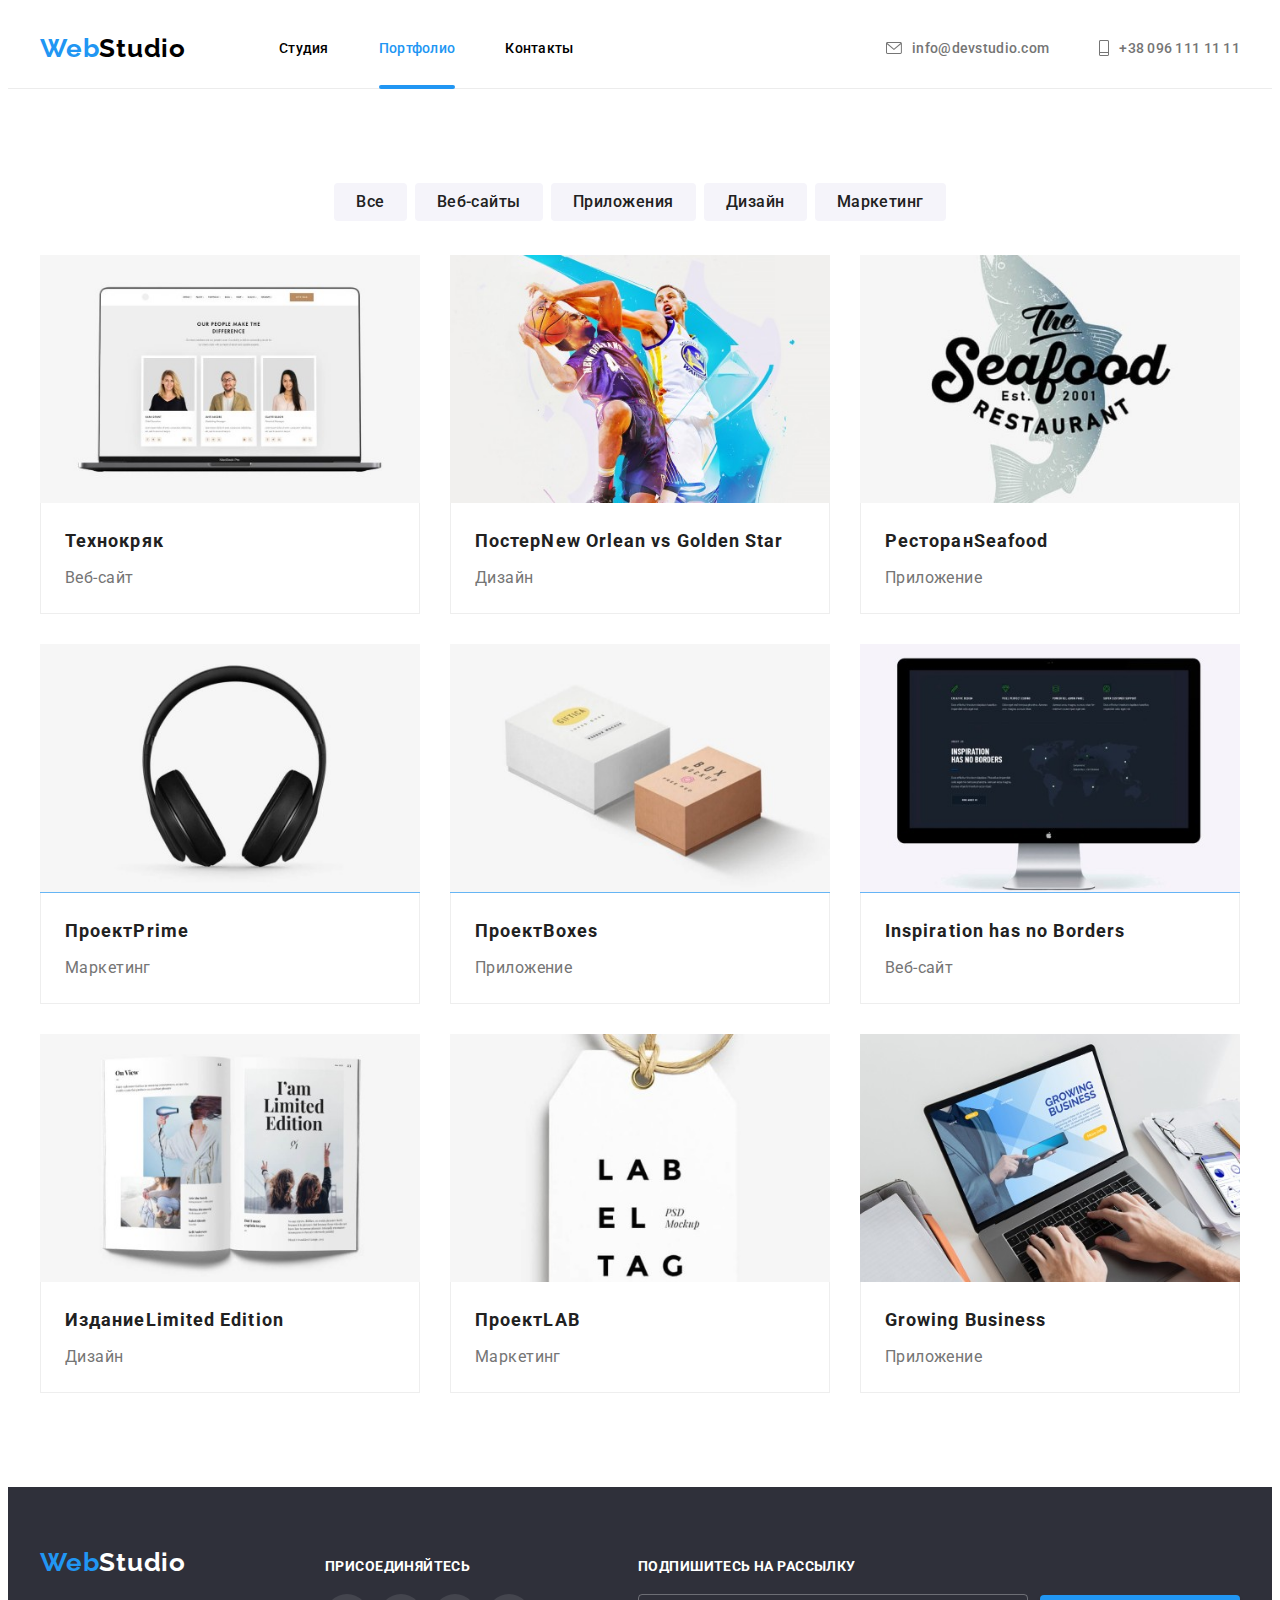
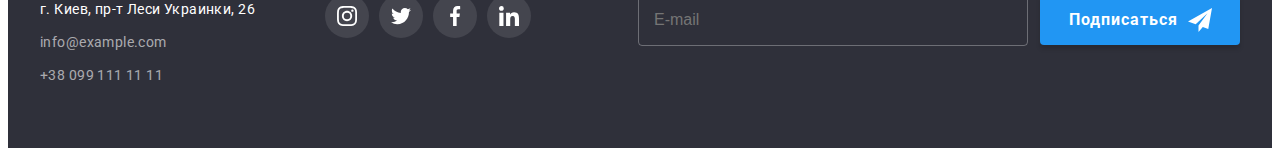
==== portfolio.html @ 0c9a417d "update" ====
<!DOCTYPE html>
<html lang="ru">

<head>
  <meta charset="UTF-8" />
  <meta http-equiv="X-UA-Compatible" content="IE=edge" />
  <meta name="viewport" content="width=device-width, initial-scale=1.0" />
  <title>Document</title>
  <link rel="preconnect" href="https://fonts.googleapis.com" />
  <link rel="preconnect" href="https://fonts.gstatic.com" crossorigin />
  <link href="https://fonts.googleapis.com/css2?family=Raleway:wght@700&family=Roboto:wght@400;500;700;900&display=swap"
    rel="stylesheet" />
  <link rel="stylesheet" href="https://cdnjs.cloudflare.com/ajax/libs/modern-normalize/1.1.0/modern-normalize.min.css"
    integrity="sha512-wpPYUAdjBVSE4KJnH1VR1HeZfpl1ub8YT/NKx4PuQ5NmX2tKuGu6U/JRp5y+Y8XG2tV+wKQpNHVUX03MfMFn9Q=="
    crossorigin="anonymous" referrerpolicy="no-referrer" />
  <link rel="stylesheet" href="./css/mail.min.css" />
  <link rel="stylesheet" href="./css/styles.css" />
</head>

<body>
  <header class="header">
    <div class="container header__container">
      <a class="logo header__logo" href="./" lang="en">Web<span class="header__logo--part">Studio</span></a>
      <button class="menu-btn" type="button" data-menu-open>
        <svg class="menu-btn__icon" width="40" height="40" aria-label="menu-btn">
          <use href="./images/symbol-defs.svg#icon-menu_40px"></use>
        </svg>
      </button>
      <nav class="nav">
        <ul class="list nav__list">
          <li class="nav__item"><a class="link nav__link" href="index.html">Студия</a></li>
          <li class="nav__item">
            <a class="link nav__link nav__link--current" href="portfolio.html">Портфолио</a>
          </li>
          <li class="nav__item"><a class="link nav__link" href="">Контакты</a></li>
        </ul>
      </nav>
      <ul class="list header__contact">
        <li class="header__item-contact">
          <a class="link header__link-contact" href="mailto:info@devstudio.com">
            <svg class="header__icon" width="16" height="12">
              <use href="./images/symbol-defs.svg#icon-envelope"></use>
            </svg>info@devstudio.com
          </a>
        </li>
        <li class="header__item-contact">
          <a class="link header__link-contact" href="tel:++380961111111">
            <svg class="header__icon" width="10" height="16">
              <use href="./images/symbol-defs.svg#icon-Vector"></use>
            </svg>+38 096 111 11 11
          </a>
        </li>
      </ul>
    </div>
  </header>
  <main>
    <section class="project section">
      <div class="container">
        <h1 class="visually-hidden">Розделы</h1>
        <ul class="list project__filter">
          <li class="project__item">
            <button type="button" class="project__btn buttons">Все</button>
          </li>
          <li class="project__item">
            <button type="button" class="project__btn buttons">Веб-сайты</button>
          </li>
          <li class="project__item">
            <button type="button" class="project__btn buttons">Приложения</button>
          </li>
          <li class="project__item">
            <button type="button" class="project__btn buttons">Дизайн</button>
          </li>
          <li class="project__item">
            <button type="button" class="project__btn buttons">Маркетинг</button>
          </li>
        </ul>
        <ul class="list grid">
          <li class="grid__cards project__item">
            <a class="link project__link" href="">
              <div class="project__card">
                <picture>
                  <source media="(min-width: 1200px)"
                    srcset="./images\project\img@1x_s.jpg, ./images\project\img@2x_s.jpg" />

                  <source media="(min-width: 768px)"
                    srcset="./images\project\img@1x-m.jpg, ./images\project\img@2x-m.jpg" />

                  <source media="(max-width: 767px)"
                    srcset="./images\project\img@1x_lg.jpg, ./images\project\img@2x_lg.jpg" />
                </picture>
                <img src="./images\project\img@1x_s.jpg" alt="Технокряк" width="450" height="294" />
                <div class="project__overlay">
                  <p class="project__overlay-text">
                    Ресурс предлагает комплексные предложения с разным уровнем функционала и
                    сервисов. Все это позволит посетителю получить исчерпывающие сведения о
                    компании или частном лице.
                  </p>
                </div>
              </div>
              <div class="project__name">
                <h2 class="project__title">Технокряк</h2>
                <p class="project__text">Веб-сайт</p>
              </div>
            </a>
          </li>
          <li class="grid__cards project__item">
            <a class="link project__link" href="">
              <div class="project__card">
                <picture>
                  <source media="(min-width: 1200px)"
                    srcset="./images\project\img@1x_s-1.jpg, ./images\project\img@2x_s-1.jpg" />

                  <source media="(min-width: 768px)"
                    srcset="./images\project\img@1x-m-1.jpg, ./images\project\img@2x-m-1.jpg" />

                  <source media="(max-width: 767px)"
                    srcset="./images\project\img@1x_lg-1.jpg, ./images\project\img@2x_lg-1.jpg" />
                </picture>
                <img src="./images\project\img@1x_s-1.jpg" alt="Постер New Orlean vs Golden Star" width="450"
                  height="294" />
                <div class="project__overlay">
                  <p class="project__overlay-text">
                    Ресурс предлагает комплексные предложения с разным уровнем функционала и
                    сервисов. Все это позволит посетителю получить исчерпывающие сведения о
                    компании или частном лице.
                  </p>
                </div>
              </div>
              <div class="project__name">
                <h2 class="project__title">
                  Постер<span lang="en">New Orlean vs Golden Star</span>
                </h2>
                <p class="project__text">Дизайн</p>
              </div>
            </a>
          </li>
          <li class="grid__cards project__item">
            <a class="link project__link" href="">
              <div class="project__card">
                <picture>
                  <source media="(min-width: 1200px)"
                    srcset="./images\project\img@1x_s-2.jpg, ./images\project\img@2x_s-2.jpg" />

                  <source media="(min-width: 768px)"
                    srcset="./images\project\img@1x-m-2.jpg, ./images\project\img@2x-m-2.jpg" />

                  <source media="(max-width: 767px)"
                    srcset="./images\project\img@1x_lg-2.jpg, ./images\project\img@2x_lg-2.jpg" />
                </picture>
                <img src="./images\project\img@1x_s-2.jpg" alt="Ресторан Seafood" width="450" height="294" />
                <div class="project__overlay">
                  <p class="project__overlay-text">
                    Ресурс предлагает комплексные предложения с разным уровнем функционала и
                    сервисов. Все это позволит посетителю получить исчерпывающие сведения о
                    компании или частном лице.
                  </p>
                </div>
              </div>
              <div class="project__name">
                <h2 class="project__title">Ресторан<span lang="en">Seafood</span></h2>
                <p class="project__text">Приложение</p>
              </div>
            </a>
          </li>
          <li class="grid__cards project__item">
            <a class="link project__link" href="">
              <div class="project__card">
                <picture>
                  <source media="(min-width: 1200px)"
                    srcset="./images\project\img@1x_s-3.jpg, ./images\project\img@2x_s-3.jpg" />

                  <source media="(min-width: 768px)"
                    srcset="./images\project\img@1x-m-3.jpg, ./images\project\img@2x-m-3.jpg" />

                  <source media="(max-width: 767px)"
                    srcset="./images\project\img@1x_lg-3.jpg, ./images\project\img@2x_lg-3.jpg" />
                </picture>
                <img src="./images\project\img@1x_s-3.jpg" alt="Проект Prime" width="450" height="294" />
                <div class="project__overlay">
                  <p class="project__overlay-text">
                    Ресурс предлагает комплексные предложения с разным уровнем функционала и
                    сервисов. Все это позволит посетителю получить исчерпывающие сведения о
                    компании или частном лице.
                  </p>
                </div>
              </div>
              <div class="project__name">
                <h2 class="project__title">Проект<span lang="en">Prime</span></h2>
                <p class="project__text">Маркетинг</p>
              </div>
            </a>
          </li>
          <li class="grid__cards project__item">
            <a class="link project__link" href="">
              <div class="project__card">
                <picture>
                  <source media="(min-width: 1200px)"
                    srcset="./images\project\img@1x_s-4.jpg, ./images\project\img@2x_s-4.jpg" />

                  <source media="(min-width: 768px)"
                    srcset="./images\project\img@1x-m-4.jpg, ./images\project\img@2x-m-4.jpg" />

                  <source media="(max-width: 767px)"
                    srcset="./images\project\img@1x_lg-4.jpg, ./images\project\img@2x_lg-4.jpg" />
                </picture>
                <img src="./images\project\img@1x_s-4.jpg" alt="Проект Boxes" width="450" height="294" />
                <div class="project__overlay">
                  <p class="project__overlay-text">
                    Ресурс предлагает комплексные предложения с разным уровнем функционала и
                    сервисов. Все это позволит посетителю получить исчерпывающие сведения о
                    компании или частном лице.
                  </p>
                </div>
              </div>
              <div class="project__name">
                <h2 class="project__title">Проект<span lang="en">Boxes</span></h2>
                <p class="project__text">Приложение</p>
              </div>
            </a>
          </li>
          <li class="grid__cards project__item">
            <a class="link project__link" href="">
              <div class="project__card">
                <picture>
                  <source media="(min-width: 1200px)"
                    srcset="./images\project\img@1x_s-5.jpg, ./images\project\img@2x_s-5.jpg" />

                  <source media="(min-width: 768px)"
                    srcset="./images\project\img@1x-m-5.jpg, ./images\project\img@2x-m-5.jpg" />

                  <source media="(max-width: 767px)"
                    srcset="./images\project\img@1x_lg-5.jpg, ./images\project\img@2x_lg-5.jpg" />
                </picture>
                <img src="./images\project\img@1x_s-5.jpg" alt="Inspiration has no Borders" width="450" height="294" />
                <div class="project__overlay">
                  <p class="project__overlay-text">
                    Ресурс предлагает комплексные предложения с разным уровнем функционала и
                    сервисов. Все это позволит посетителю получить исчерпывающие сведения о
                    компании или частном лице.
                  </p>
                </div>
              </div>
              <div class="project__name">
                <h2 class="project__title" lang="en">Inspiration has no Borders</h2>
                <p class="project__text">Веб-сайт</p>
              </div>
            </a>
          </li>
          <li class="grid__cards project__item">
            <a class="link project__link" href="">
              <div class="project__card">
                <picture>
                  <source media="(min-width: 1200px)"
                    srcset="./images\project\img@1x_s-6.jpg, ./images\project\img@2x_s-6.jpg" />

                  <source media="(min-width: 768px)"
                    srcset="./images\project\img@1x-m-6.jpg, ./images\project\img@2x-m-6.jpg" />

                  <source media="(max-width: 767px)"
                    srcset="./images\project\img@1x_lg-6.jpg, ./images\project\img@2x_lg-6.jpg" />
                </picture>
                <img src="./images\project\img@1x_s-6.jpg" alt="Издание Limited Edition" width="450" height="294" />
                <div class="project__overlay">
                  <p class="project__overlay-text">
                    Ресурс предлагает комплексные предложения с разным уровнем функционала и
                    сервисов. Все это позволит посетителю получить исчерпывающие сведения о
                    компании или частном лице.
                  </p>
                </div>
              </div>
              <div class="project__name">
                <h2 class="project__title">Издание<span lang="en">Limited Edition</span></h2>
                <p class="project__text">Дизайн</p>
              </div>
            </a>
          </li>
          <li class="grid__cards project__item">
            <a class="link project__link" href="">
              <div class="project__card">
                <picture>
                  <source media="(min-width: 1200px)"
                    srcset="./images\project\img@1x_s-7.jpg, ./images\project\img@2x_s-7.jpg" />

                  <source media="(min-width: 768px)"
                    srcset="./images\project\img@1x-m-7.jpg, ./images\project\img@2x-m-7.jpg" />

                  <source media="(max-width: 767px)"
                    srcset="./images\project\img@1x_lg-7.jpg, ./images\project\img@2x_lg-7.jpg" />
                </picture>
                <img src="./images\project\img@1x_s-7.jpg" alt="Проект LAB" width="450" height="294" />
                <div class="project__overlay">
                  <p class="project__overlay-text">
                    Ресурс предлагает комплексные предложения с разным уровнем функционала и
                    сервисов. Все это позволит посетителю получить исчерпывающие сведения о
                    компании или частном лице.
                  </p>
                </div>
              </div>
              <div class="project__name">
                <h2 class="project__title">Проект<span lang="en">LAB</span></h2>
                <p class="project__text">Маркетинг</p>
              </div>
            </a>
          </li>
          <li class="grid__cards project__item">
            <a class="link project__link" href="">
              <div class="project__card">
                <picture>
                  <source media="(min-width: 1200px)"
                    srcset="./images\project\img@1x_s-8.jpg, ./images\project\img@2x_s-8.jpg" />

                  <source media="(min-width: 768px)"
                    srcset="./images\project\img@1x-m-8.jpg, ./images\project\img@2x-m-8.jpg" />

                  <source media="(max-width: 767px)"
                    srcset="./images\project\img@1x_lg-8.jpg, ./images\project\img@2x_lg-8.jpg" />
                </picture>
                <img src="./images\project\img@1x_s-8.jpg" alt="Growing Business" width="450" height="294" />
                <div class="project__overlay">
                  <p class="project__overlay-text">
                    Ресурс предлагает комплексные предложения с разным уровнем функционала и
                    сервисов. Все это позволит посетителю получить исчерпывающие сведения о
                    компании или частном лице.
                  </p>
                </div>
              </div>
              <div class="project__name">
                <h2 class="project__title" lang="en">Growing Business</h2>
                <p class="project__text">Приложение</p>
              </div>
            </a>
          </li>
        </ul>
      </div>
    </section>
  </main>
  <footer class="footer">
    <div class="container footer-container">
      <div class="footer__part">
        <a class="logo footer__logo" href="./" lang="en">Web<span class="footer__logo--part">Studio</span></a>
        <address class="footer__contacts">
          <ul class="list footer__list">
            <li class="footer__item">
              <a class="link footer__addres" href="https://goo.gl/maps/phjNTahfktrUzCqq9" target="_blank"
                rel="noreferrer noopener">г. Киев, пр-т Леси Украинки, 26</a>
            </li>
            <li class="footer__item">
              <a class="link footer__contact" href="mailto:info@example.com">info@example.com</a>
            </li>
            <li class="footer__item">
              <a class="link footer__contact" href="tel:++380991111111">+38 099 111 11 11</a>
            </li>
          </ul>
        </address>
      </div>
      <div class="footer__part">
        <h3 class="footer__title">Присоединяйтесь</h3>
        <ul class="list social">
          <li>
            <a class="link social__link" href="" target="_blank" rel="noopener noreferrer" aria-label="instagram"><svg
                class="social__icon" width="20" height="20">
                <use href="./images/symbol-defs.svg#icon-instagram"></use>
              </svg>
            </a>
          </li>
          <li>
            <a class="link social__link" href="" target="_blank" rel="noopener noreferrer" aria-label="twitter"><svg
                class="social__icon" width="20" height="20">
                <use href="./images/symbol-defs.svg#icon-twitter"></use>
              </svg>
            </a>
          </li>
          <li>
            <a class="link social__link" href="" target="_blank" rel="noopener noreferrer" aria-label="facebook"><svg
                class="social__icon" width="20" height="20">
                <use href="./images/symbol-defs.svg#icon-facebook"></use>
              </svg>
            </a>
          </li>
          <li>
            <a class="link social__link" href="" target="_blank" rel="noopener noreferrer" aria-label="linkedin"><svg
                class="social__icon" width="20" height="20">
                <use href="./images/symbol-defs.svg#icon-linkedin"></use>
              </svg>
            </a>
          </li>
        </ul>
      </div>
      <div class="footer__subscribing">
        <h3 class="footer__title">Подпишитесь на рассылку</h3>
        <form name="subscribing" class="footer__subscribing-form">
          <label>
            <input class="footer__input" type="email" name="email" placeholder="E-mail" />
          </label>
          <button class="button footer__btn" type="submit">
            Подписаться
            <svg class="footer__icon" width="24" height="24">
              <use href="./images/symbol-defs.svg#icon-send"></use>
            </svg>
          </button>
        </form>
      </div>
    </div>
  </footer>
  
  <div class="mobile is-hidden" data-menu>
    <div class="mobile-menu is-open">
      <button class="menu__btn" type="button" data-menu-close>
        <svg class="menu__close" width="40" height="40" aria-label="close">
          <use class="menu__close-icon" href="./images/symbol-defs.svg#icon-close_40px"></use>
        </svg>
      </button>
      <ul class="list menu__list">
        <li class="menu__item">
          <a class="menu__link link" href="index.html">Студия</a>
        </li>
        <li class="menu__item">
          <a class="menu__link menu__link--current link" href="portfolio.html">Портфолио</a>
        </li>
        <li class="menu__item">
          <a class="menu__link link" href="">Контакты</a>
        </li>
      </ul>
      <div class="menu__contact">
        <ul class="list">
          <li class="menu__item">
            <a class="link menu__phone" href="+380961111111">+38 096 111 11 11</a>
          </li>
          <li class="menu__item">
            <a class="link menu__mail" href="mailto:info@devstudio.com">info@devstudio.com</a>
          </li>
        </ul>
      </div>
      <ul class="list menu__socials">
        <li class="menu__social-item">
          <a class="link menu__social-link" href="" target="_blank" rel="noopener noreferrer"
            aria-label="Instagram">Instagram</a>
        </li>
        <li class="menu__social-item">
          <a class="link menu__social-link" href="" target="_blank" rel="noopener noreferrer"
            aria-label="Twitter">Twitter</a>
        </li>
        <li class="menu__social-item">
          <a class="link menu__social-link" href="" target="_blank" rel="noopener noreferrer"
            aria-label="Facebook">Facebook</a>
        </li>
        <li class="menu__social-item">
          <a class="link menu__social-link" href="" target="_blank" rel="noopener noreferrer"
            aria-label="LinkedIn">LinkedIn</a>
        </li>
      </ul>
    </div>
  </div>
  <script src="./js/model.js"></script>
  <script src="./js/mobile-menu.js"></script>
</body>


</html>
---- css/mail.min.css ----
:root{--main-text-cl: #757575;--title-text-cl: #212121;--accent-text-cl: #2196f3;--nav-text-cl: #000000;--second-bg-cl: #2f303a;--second-text-cl: #ffffff;--third-bg-cl: #f5f4fa;--btn-accent-cl: #188ce8;--link-contact-cl: rgba(255, 255, 255, 0.6);--border-header: #ececec;--indent-grid: 30px;--item: 4;--card-text: #eeeeee;--icon: #afb1b8;--anime-basic: 250ms cubic-bezier(0.4, 0, 0.2, 1)}.visually-hidden{position:absolute;width:1px;height:1px;margin:-1px;border:0;padding:0;white-space:nowrap;-webkit-clip-path:inset(100%);clip-path:inset(100%);clip:rect(0 0 0 0);overflow:hidden}body{font-family:"Roboto",sans-serif;font-size:14px;color:var(--main-text-cl);letter-spacing:.03em;line-height:1.71}h1,h2,h3,h4,h5,h6,p{margin:0}img{display:block;max-width:100%;height:auto;-o-object-fit:cover;object-fit:cover;-o-object-position:center;object-position:center}.list{list-style:none;padding:0;margin:0}.link{text-decoration:none;color:currentColor}.container{padding-left:15px;padding-right:15px;margin-right:auto;margin-left:auto}@media screen and (min-width: 480px){.container{width:480px}}@media screen and (min-width: 768px){.container{width:768px}}@media screen and (min-width: 1200px){.container{width:1200px}}.section{padding-top:60px;padding-bottom:60px}@media screen and (min-width: 1200px){.section{padding-top:94px;padding-bottom:94px}}.grid{display:-webkit-box;display:-ms-flexbox;display:flex;-ms-flex-wrap:wrap;flex-wrap:wrap;gap:30px}@media screen and (min-width: 768px){.grid__cards{-ms-flex-preferred-size:calc((100% - var(--indent-grid)*(var(--item) - 1))/var(--item));flex-basis:calc((100% - var(--indent-grid)*(var(--item) - 1))/var(--item))}}.logo{text-decoration:none;font-family:"Raleway";font-weight:700;font-size:26px;line-height:1.1923076923;letter-spacing:.03em;color:var(--accent-text-cl)}.button{font-family:"Roboto";background-color:var(--accent-text-cl);color:var(--second-text-cl);font-size:16px;-webkit-box-shadow:0px 4px 4px rgba(0,0,0,.15);box-shadow:0px 4px 4px rgba(0,0,0,.15);border-radius:4px;font-weight:700;line-height:1.875;letter-spacing:.06em;cursor:pointer;display:-webkit-box;display:-ms-flexbox;display:flex;-webkit-box-align:center;-ms-flex-align:center;align-items:center;-webkit-box-pack:center;-ms-flex-pack:center;justify-content:center;margin-right:auto;margin-left:auto;padding:10px 32px;border:none;min-width:200px;-webkit-transition:background-color 550ms cubic-bezier(0.4, 0, 0.2, 1);transition:background-color 550ms cubic-bezier(0.4, 0, 0.2, 1)}.button:focus,.button:hover{background-color:var(--btn-accent-cl)}.title{text-align:center;margin-bottom:30px;font-weight:700;font-size:28px;line-height:1.1785714286;color:var(--title-text-cl)}@media screen and (min-width: 1200px){.title{margin-bottom:50px;font-size:36px;line-height:1.1666666667}}.social{display:-webkit-box;display:-ms-flexbox;display:flex;-webkit-box-align:center;-ms-flex-align:center;align-items:center;-webkit-box-pack:center;-ms-flex-pack:center;justify-content:center;gap:10px}.social__link{display:-webkit-box;display:-ms-flexbox;display:flex;-webkit-box-align:center;-ms-flex-align:center;align-items:center;-webkit-box-pack:center;-ms-flex-pack:center;justify-content:center;width:44px;height:44px;border-radius:50%;color:var(--icon);-webkit-transition:color var(--anime-basic),background-color var(--anime-basic);transition:color var(--anime-basic),background-color var(--anime-basic)}.footer .social__link{background-color:rgba(255,255,255,.1);color:var(--second-text-cl)}.social__link:hover,.social__link:focus{color:var(--second-text-cl);background-color:var(--accent-text-cl)}.social__icon{fill:currentColor}.backdrop{position:fixed;top:0;left:0;width:100%;height:100%;background-color:rgba(0,0,0,.2);display:-webkit-box;display:-ms-flexbox;display:flex;-webkit-box-align:center;-ms-flex-align:center;align-items:center;-webkit-box-pack:center;-ms-flex-pack:center;justify-content:center;-webkit-transition:opacity var(--anime-basic),visibility var(--anime-basic);transition:opacity var(--anime-basic),visibility var(--anime-basic)}.backdrop.is-hidden{opacity:0;visibility:hidden;pointer-events:none}.modal{position:absolute;top:50%;left:50%;width:450px;height:609px;padding:40px;-webkit-transform:translate(-50%, -50%) scale(1) rotate(360deg);transform:translate(-50%, -50%) scale(1) rotate(360deg);-webkit-transition:-webkit-transform var(--anime-basic);transition:-webkit-transform var(--anime-basic);transition:transform var(--anime-basic);transition:transform var(--anime-basic), -webkit-transform var(--anime-basic);background-color:var(--second-text-cl);border-radius:4px}.backdrop.is-hidden .modal{-webkit-transform:translate(-50%, -50%) scale(0.1) rotate(180deg);transform:translate(-50%, -50%) scale(0.1) rotate(180deg)}@media screen and (min-width: 1200px){.modal{width:528px;height:581px}}.modal__btn{position:absolute;top:8px;right:8px;display:-webkit-box;display:-ms-flexbox;display:flex;-webkit-box-align:center;-ms-flex-align:center;align-items:center;-webkit-box-pack:center;-ms-flex-pack:center;justify-content:center;width:30px;height:30px;padding:0;background:var(--second-text-cl);border-radius:50%;border:1px solid rgba(0,0,0,.1);cursor:pointer;-webkit-transition:fill var(--anime-basic);transition:fill var(--anime-basic)}.modal__btn:hover,.modal__btn:focus{fill:var(--accent-text-cl)}.form{text-align:center}.form__title{display:block;margin-bottom:12px;font-weight:700;font-size:20px;line-height:1.5;text-align:center;letter-spacing:.03em;color:var(--title-text-cl)}@media screen and (min-width: 1200px){.form__title{line-height:1.15}}.form__group{margin-bottom:20px}.form__components{display:-webkit-box;display:-ms-flexbox;display:flex;-webkit-box-orient:vertical;-webkit-box-direction:normal;-ms-flex-direction:column;flex-direction:column;margin-bottom:10px}.form__components:last-child{margin-bottom:0}.form__group{margin-bottom:20px}.form__text{text-align:left;font-weight:400;font-size:12px;line-height:1.1666666667;letter-spacing:.01em;margin-bottom:4px}.form__wrap{position:relative}.form__input{width:100%;height:40px;border:1px solid rgba(33,33,33,.2);border-radius:4px;padding:11px;padding-left:40px;cursor:pointer;-webkit-transition:border-color var(--anime-basic);transition:border-color var(--anime-basic)}.form__input:focus-within,.form__input:hover{border-color:var(--accent-text-cl);outline:var(--accent-text-cl)}.form__input:focus-within:hover+.form__icon,.form__input:focus-within:focus-within+.form__icon,.form__input:hover:hover+.form__icon,.form__input:hover:focus-within+.form__icon{fill:var(--accent-text-cl)}.form__comment{width:100%;height:120px;border:1px solid rgba(33,33,33,.2);border-radius:4px;padding:12px 16px;resize:none;cursor:pointer;-webkit-transition:border-color var(--anime-basic);transition:border-color var(--anime-basic)}.form__comment:focus,.form__comment:hover{border-color:var(--accent-text-cl);outline:var(--accent-text-cl)}.form__comment::-webkit-input-placeholder{font-style:normal;font-weight:400;font-size:14px;line-height:1.1428571429;letter-spacing:.01em;color:rgba(117,117,117,.5)}.form__comment::-moz-placeholder{font-style:normal;font-weight:400;font-size:14px;line-height:1.1428571429;letter-spacing:.01em;color:rgba(117,117,117,.5)}.form__comment:-ms-input-placeholder{font-style:normal;font-weight:400;font-size:14px;line-height:1.1428571429;letter-spacing:.01em;color:rgba(117,117,117,.5)}.form__comment::-ms-input-placeholder{font-style:normal;font-weight:400;font-size:14px;line-height:1.1428571429;letter-spacing:.01em;color:rgba(117,117,117,.5)}.form__comment::placeholder{font-style:normal;font-weight:400;font-size:14px;line-height:1.1428571429;letter-spacing:.01em;color:rgba(117,117,117,.5)}.form__icon{position:absolute;top:50%;-webkit-transform:translateY(-50%);transform:translateY(-50%);left:12px;-webkit-transition:fill var(--anime-basic);transition:fill var(--anime-basic)}.form__agreement{display:-webkit-box;display:-ms-flexbox;display:flex;-webkit-box-align:center;-ms-flex-align:center;align-items:center;-webkit-box-pack:center;-ms-flex-pack:center;justify-content:center;gap:8px;cursor:pointer;margin-bottom:30px}.form__checkbox:hover+.form__agreement-icon .form__agreement-uncheck,.form__checkbox:focus+.form__agreement-icon .form__agreement-uncheck{fill:var(--accent-text-cl)}.form__agreement-check{opacity:0}.form__checkbox:checked+.form__agreement-icon .form__agreement-check{opacity:1}.form__agreement-text{font-weight:400;font-size:12px;line-height:1.1666666667;letter-spacing:.03em;-webkit-user-select:none;-moz-user-select:none;-ms-user-select:none;user-select:none;text-underline-position:under}@media screen and (min-width: 1200px){.form__agreement-text{font-size:14px;line-height:1.7142857143}}.form__agreement-link{color:var(--accent-text-cl)}.menu__btn{position:absolute;top:10px;right:15px;display:-webkit-box;display:-ms-flexbox;display:flex;-webkit-box-pack:center;-ms-flex-pack:center;justify-content:center;-webkit-box-align:center;-ms-flex-align:center;align-items:center;border:none;background-color:rgba(0,0,0,0);margin:0;padding:0;width:40px;height:40px;cursor:pointer;-webkit-transition:fill var(--anime-basic);transition:fill var(--anime-basic)}.menu__btn:hover,.menu__btn:focus{fill:var(--accent-text-cl)}@media screen and (min-width: 768px){.menu__btn{display:none}}.mobile{position:fixed;top:0;right:0;width:100%;height:100%;background:#fff;-webkit-transition:opacity 250ms cubic-bezier(0.4, 0, 0.2, 1),visibility 250ms cubic-bezier(0.4, 0, 0.2, 1);transition:opacity 250ms cubic-bezier(0.4, 0, 0.2, 1),visibility 250ms cubic-bezier(0.4, 0, 0.2, 1)}.mobile.is-hidden{opacity:0;visibility:hidden;pointer-events:none}.mobile.is-open{opacity:1;pointer-events:initial;visibility:visible;-webkit-transition:opacity 250ms cubic-bezier(0.4, 0, 0.2, 1),visibility 250ms cubic-bezier(0.4, 0, 0.2, 1);transition:opacity 250ms cubic-bezier(0.4, 0, 0.2, 1),visibility 250ms cubic-bezier(0.4, 0, 0.2, 1)}.mobile-menu{display:-webkit-box;display:-ms-flexbox;display:flex;-webkit-box-pack:start;-ms-flex-pack:start;justify-content:flex-start;-webkit-box-orient:vertical;-webkit-box-direction:normal;-ms-flex-direction:column;flex-direction:column;min-width:480px;padding-top:48px;padding-right:40px;padding-bottom:48px;padding-left:40px;-webkit-transform:translateY(-100%);transform:translateY(-100%);-webkit-transition:-webkit-transform 250ms cubic-bezier(0.4, 0, 0.2, 1);transition:-webkit-transform 250ms cubic-bezier(0.4, 0, 0.2, 1);transition:transform 250ms cubic-bezier(0.4, 0, 0.2, 1);transition:transform 250ms cubic-bezier(0.4, 0, 0.2, 1), -webkit-transform 250ms cubic-bezier(0.4, 0, 0.2, 1)}.mobile.is-open .mobile-menu{-webkit-transform:translateY(0);transform:translateY(0);-webkit-transition:-webkit-transform 250ms cubic-bezier(0.4, 0, 0.2, 1);transition:-webkit-transform 250ms cubic-bezier(0.4, 0, 0.2, 1);transition:transform 250ms cubic-bezier(0.4, 0, 0.2, 1);transition:transform 250ms cubic-bezier(0.4, 0, 0.2, 1), -webkit-transform 250ms cubic-bezier(0.4, 0, 0.2, 1)}.menu__item:not(:last-child){margin-bottom:32px}.menu__list{margin-bottom:306px}.menu__link{font-weight:500;font-size:40px;line-height:1.175;letter-spacing:.02em;color:var(--title-text-cl)}.menu__link:hover,.menu__link:focus{color:var(--accent-text-cl)}.menu__link--current{color:var(--accent-text-cl)}.menu__contact{margin-bottom:64px}.menu__phone{font-weight:500;font-size:34px;line-height:1.1764705882;letter-spacing:.02em;color:var(--accent-text-cl)}.menu__mail{font-weight:500;font-size:24px;line-height:1.1666666667;letter-spacing:.02em}.menu__socials{display:-webkit-box;display:-ms-flexbox;display:flex;-ms-flex-wrap:wrap;flex-wrap:wrap;gap:10px}.menu__social-link{display:-webkit-box;display:-ms-flexbox;display:flex;font-weight:500;font-size:18px;line-height:1.2222222222;letter-spacing:.02em;color:var(--accent-text-cl)}.menu__social-item:not(:last-child) .menu__social-link::after{display:-webkit-box;display:-ms-flexbox;display:flex;margin-left:10px;border:1px solid;color:rgba(33,33,33,.2);content:""}.header{font-weight:500;line-height:1.1428571429;letter-spacing:.02em;border-bottom:1px solid var(--border-header)}.header__container{display:-webkit-box;display:-ms-flexbox;display:flex;-webkit-box-align:center;-ms-flex-align:center;align-items:center}.header__logo{padding-top:16px;padding-bottom:16px;font-size:24px;line-height:calc 1.1666666667}@media screen and (min-width: 768px){.header__logo{padding-top:0;padding-bottom:0;margin-right:88px}}@media screen and (min-width: 1200px){.header__logo{margin-right:93px;font-size:26px;line-height:calc 1.1923076923}}.header__logo--part{color:var(--nav-text-cl)}.header__contact{display:none}@media screen and (min-width: 768px){.header__contact{display:block;gap:10px}}@media screen and (min-width: 1200px){.header__contact{display:-webkit-box;display:-ms-flexbox;display:flex;-webkit-box-align:center;-ms-flex-align:center;align-items:center;gap:50px}}@media screen and (min-width: 768px){.header__link-contact{display:block;font-size:12px;line-height:calc 1.1666666667;-webkit-box-align:center;-ms-flex-align:center;align-items:center;-webkit-transition:color var(--anime-basic);transition:color var(--anime-basic)}}@media screen and (min-width: 1200px){.header__link-contact{margin-bottom:0;display:-webkit-box;display:-ms-flexbox;display:flex;-webkit-box-align:center;-ms-flex-align:center;align-items:center;font-size:14px;line-height:calc 1.1428571429;padding-top:32px;padding-bottom:32px;-webkit-transition:color var(--anime-basic);transition:color var(--anime-basic)}}.header__link-contact:focus,.header__link-contact:hover{color:var(--accent-text-cl)}@media screen and (min-width: 768px){.header__icon{margin-right:8px;fill:currentColor}}@media screen and (min-width: 1200px){.header__icon{margin-right:10px;fill:currentColor}}.menu-btn{position:absolute;border:none;background-color:rgba(0,0,0,0);top:10px;right:15px;cursor:pointer}.menu-btn:hover,.menu-btn:focus{fill:var(--accent-text-cl)}@media screen and (min-width: 768px){.menu-btn{display:none}}.hero{background-color:var(--second-bg-cl);padding-top:118px;padding-bottom:118px;text-align:center;background-image:-webkit-gradient(linear, left top, right top, from(rgba(47, 48, 58, 0.4)), to(rgba(47, 48, 58, 0.4))),url(../../images/hero/img@1x_s.png);background-image:linear-gradient(to right, rgba(47, 48, 58, 0.4), rgba(47, 48, 58, 0.4)),url(../../images/hero/img@1x_s.png);background-repeat:no-repeat;background-size:cover;background-position:center;max-width:480px;margin-right:auto;margin-left:auto}@media(min-device-pixel-ratio: 2),(-webkit-min-device-pixel-ratio: 2),(min-resolution: 192dpi),(min-resolution: 2dppx){.hero{background-image:-webkit-gradient(linear, left top, right top, from(rgba(47, 48, 58, 0.4)), to(rgba(47, 48, 58, 0.4))),url(../../images/hero/img@2x_s.png);background-image:linear-gradient(to right, rgba(47, 48, 58, 0.4), rgba(47, 48, 58, 0.4)),url(../../images/hero/img@2x_s.png)}}@media screen and (min-width: 768px){.hero{background-image:-webkit-gradient(linear, left top, right top, from(rgba(47, 48, 58, 0.4)), to(rgba(47, 48, 58, 0.4))),url(../../images/hero/img@1x_m.png);background-image:linear-gradient(to right, rgba(47, 48, 58, 0.4), rgba(47, 48, 58, 0.4)),url(../../images/hero/img@1x_m.png);max-width:768px}}@media screen and (min-width: 768px)and (min-device-pixel-ratio: 2),screen and (min-width: 768px)and (-webkit-min-device-pixel-ratio: 2),screen and (min-width: 768px)and (min-resolution: 192dpi),screen and (min-width: 768px)and (min-resolution: 2dppx){.hero{background-image:-webkit-gradient(linear, left top, right top, from(rgba(47, 48, 58, 0.4)), to(rgba(47, 48, 58, 0.4))),url(../../images/hero/img@2x_m.png);background-image:linear-gradient(to right, rgba(47, 48, 58, 0.4), rgba(47, 48, 58, 0.4)),url(../../images/hero/img@2x_m.png)}}@media screen and (min-width: 1200px){.hero{background-image:-webkit-gradient(linear, left top, right top, from(rgba(47, 48, 58, 0.4)), to(rgba(47, 48, 58, 0.4))),url(../../images/hero/img@1x_lg.png);background-image:linear-gradient(to right, rgba(47, 48, 58, 0.4), rgba(47, 48, 58, 0.4)),url(../../images/hero/img@1x_lg.png);padding-top:200px;padding-bottom:200px;max-width:1600px}}@media screen and (min-width: 1200px)and (min-device-pixel-ratio: 2),screen and (min-width: 1200px)and (-webkit-min-device-pixel-ratio: 2),screen and (min-width: 1200px)and (min-resolution: 192dpi),screen and (min-width: 1200px)and (min-resolution: 2dppx){.hero{background-image:url(../../images/hero/img@2x_lg.png)}}.hero__title{font-weight:900;font-size:26px;line-height:1.6153846154;letter-spacing:.06em;color:var(--second-text-cl);text-transform:uppercase;width:360px;margin-left:auto;margin-right:auto;margin-bottom:30px}@media screen and (min-width: 1200px){.hero__title{line-height:1.3636363636;width:696px}}.nav{display:none}@media screen and (min-width: 768px){.nav{display:block;color:var(--nav-text-cl);margin-right:auto}}.nav__list{display:-webkit-box;display:-ms-flexbox;display:flex;-webkit-box-align:center;-ms-flex-align:center;align-items:center;gap:50px}.nav__link{display:-webkit-box;display:-ms-flexbox;display:flex;-webkit-box-align:center;-ms-flex-align:center;align-items:center;padding-top:32px;padding-bottom:32px;-webkit-transition:color var(--anime-basic);transition:color var(--anime-basic)}.nav__link:focus,.nav__link:hover{color:var(--accent-text-cl)}.nav__link--current{position:relative;color:var(--accent-text-cl)}.nav__link--current::after{content:"";position:absolute;bottom:-1px;left:0;display:block;width:100%;height:4px;background-color:var(--accent-text-cl);border-radius:2px}.about__group{display:-webkit-box;display:-ms-flexbox;display:flex;height:120px;-webkit-box-align:center;-ms-flex-align:center;align-items:center;-webkit-box-pack:center;-ms-flex-pack:center;justify-content:center;background:var(--third-bg-cl);border-radius:4px;margin-bottom:30px}@media screen and (min-width: 768px){.about__group{min-width:354px}}@media screen and (min-width: 1200px){.about__group{min-width:270px}}.about__title{font-weight:700;font-size:14px;line-height:1.1428571429;text-align:center;text-transform:uppercase;color:var(--title-text-cl);margin-bottom:10px}@media screen and (min-width: 768px){.about__title{text-align:left}}.about__text{width:100%}.work{display:none}@media screen and (min-width: 1200px){.work{padding-top:0;display:block}}.work__list{--item: 3;position:relative}.work__wrap{position:absolute;min-height:70px;width:100%;bottom:0;left:0;padding:27px;background-color:rgba(47,48,58,.8)}.work__text{font-weight:700;font-size:14px;font-style:normal;line-height:1.1428571429;text-align:center;text-transform:uppercase;color:var(--second-text-cl)}.client__list{--item: 2}@media screen and (min-width: 768px){.client__list{--item: 3}}@media screen and (min-width: 1200px){.client__list{--item: 6}}.client__logo{display:-webkit-box;display:-ms-flexbox;display:flex;-webkit-box-align:center;-ms-flex-align:center;align-items:center;-webkit-box-pack:center;-ms-flex-pack:center;justify-content:center;height:92px;min-width:210px;border:1px solid currentColor;border-radius:4px;color:var(--icon);-webkit-transition:color var(--anime-basic);transition:color var(--anime-basic)}@media screen and (min-width: 768px){.client__logo{min-width:226px}}@media screen and (min-width: 1200px){.client__logo{min-width:170px}}.client__logo:focus,.client__logo:hover{color:var(--accent-text-cl)}.client__icon{fill:currentColor}.team{background-color:var(--third-bg-cl)}.team__card{background-color:var(--second-text-cl);-webkit-box-shadow:0px 1px 3px rgba(0,0,0,.12),0px 1px 1px rgba(0,0,0,.14),0px 2px 1px rgba(0,0,0,.2);box-shadow:0px 1px 3px rgba(0,0,0,.12),0px 1px 1px rgba(0,0,0,.14),0px 2px 1px rgba(0,0,0,.2);border-radius:0px 0px 4px 4px}@media screen and (min-width: 768px){.team__card{--item: 2}}@media screen and (min-width: 1200px){.team__card{--item: 4}}.team__wrapper{padding-top:30px;padding-bottom:24px;text-align:center}@media screen and (min-width: 1200px){.team__wrapper{padding:30px}}.team__name{font-weight:500;font-size:16px;line-height:1.1875;color:var(--title-text-cl);margin-bottom:10px}.team__proffesion{font-size:16px;line-height:1.1875;margin-bottom:16px}.footer{background-color:var(--second-bg-cl);padding-top:60px;padding-bottom:60px}.footer-container{display:block;text-align:center}@media screen and (min-width: 768px){.footer-container{display:-webkit-box;display:-ms-flexbox;display:flex;-ms-flex-wrap:wrap;flex-wrap:wrap;-ms-flex-pack:distribute;justify-content:space-around;-webkit-box-align:baseline;-ms-flex-align:baseline;align-items:baseline;gap:70px}}@media screen and (min-width: 1200px){.footer-container{display:-webkit-box;display:-ms-flexbox;display:flex;text-align:left;-webkit-box-align:baseline;-ms-flex-align:baseline;align-items:baseline;gap:70px}}.footer__part{margin-bottom:60px}@media screen and (min-width: 768px){.footer__part{margin-bottom:0}}.footer__logo{display:inline-block;margin-bottom:20px}.footer__logo--part{color:var(--second-text-cl)}.footer__contacts{font-style:normal}.footer__item:not(:last-child){margin-bottom:8px}@media screen and (min-width: 1200px){.footer__item:not(:last-child){margin-bottom:9px}}.footer__contact{color:var(--link-contact-cl);-webkit-transition:color var(--anime-basic);transition:color var(--anime-basic)}.footer__contact:focus,.footer__contact:hover{color:var(--accent-text-cl)}.footer__addres{font-style:normal;color:var(--second-text-cl)}.footer__title{font-weight:700;font-size:14px;line-height:1.1428571429;text-transform:uppercase;color:var(--second-text-cl);margin-bottom:20px}@media screen and (min-width: 768px){.footer__subscribing{display:-webkit-box;display:-ms-flexbox;display:flex;-webkit-box-orient:vertical;-webkit-box-direction:normal;-ms-flex-direction:column;flex-direction:column;-webkit-box-align:center;-ms-flex-align:center;align-items:center;-webkit-box-pack:center;-ms-flex-pack:center;justify-content:center;gap:20px}}@media screen and (min-width: 1200px){.footer__subscribing{display:block;margin-left:auto}}.footer__subscribing-form{display:block}@media screen and (min-width: 768px){.footer__subscribing-form{display:block;-webkit-box-align:center;-ms-flex-align:center;align-items:center;-webkit-box-pack:center;-ms-flex-pack:center;justify-content:center;gap:12px}}@media screen and (min-width: 1200px){.footer__subscribing-form{display:-webkit-box;display:-ms-flexbox;display:flex;-webkit-box-align:center;-ms-flex-align:center;align-items:center;-webkit-box-pack:center;-ms-flex-pack:center;justify-content:center;gap:12px}}.footer__input{width:100%;padding:15px;font-weight:400;font-size:16px;line-height:1.25;display:-webkit-inline-box;display:-ms-inline-flexbox;display:inline-flex;-webkit-box-align:center;-ms-flex-align:center;align-items:center;border:1px solid rgba(255,255,255,.3);border-radius:4px;background-color:rgba(0,0,0,0);color:var(--second-text-cl);margin-bottom:20px}@media screen and (min-width: 768px){.footer__input{width:450px}}@media screen and (min-width: 1200px){.footer__input{margin-bottom:0;width:358px}}.footer__btn{gap:10px;padding-top:10px;padding-right:28px;padding-bottom:10px;padding-left:29px}.project__filter{display:-webkit-box;display:-ms-flexbox;display:flex;-ms-flex-wrap:wrap;flex-wrap:wrap;gap:8px;-webkit-box-pack:start;-ms-flex-pack:start;justify-content:flex-start;margin-bottom:40px}@media screen and (min-width: 768px){.project__filter{display:-webkit-box;display:-ms-flexbox;display:flex;-webkit-box-pack:center;-ms-flex-pack:center;justify-content:center}}@media screen and (min-width: 1200px){.project__filter{display:-webkit-box;display:-ms-flexbox;display:flex;gap:8px;-webkit-box-pack:center;-ms-flex-pack:center;justify-content:center;margin-bottom:34px}}.project__btn{font-family:inherit;background-color:var(--third-bg-cl);border-radius:4px;font-weight:500;font-size:16px;line-height:1.625;letter-spacing:.03em;text-align:center;color:var(--title-text-cl);cursor:pointer;border:none;padding:6px 22px;-webkit-transition:color var(--anime-basic),background-color var(--anime-basic),-webkit-box-shadow var(--anime-basic);transition:color var(--anime-basic),background-color var(--anime-basic),-webkit-box-shadow var(--anime-basic);transition:color var(--anime-basic),background-color var(--anime-basic),box-shadow var(--anime-basic);transition:color var(--anime-basic),background-color var(--anime-basic),box-shadow var(--anime-basic),-webkit-box-shadow var(--anime-basic)}.project__btn:hover,.project__btn:focus{color:var(--second-text-cl);background-color:var(--accent-text-cl);-webkit-box-shadow:0px 3px 1px rgba(0,0,0,.1),0px 1px 2px rgba(0,0,0,.08),0px 2px 2px rgba(0,0,0,.12);box-shadow:0px 3px 1px rgba(0,0,0,.1),0px 1px 2px rgba(0,0,0,.08),0px 2px 2px rgba(0,0,0,.12)}.project__item{--item: 1}@media screen and (min-width: 768px){.project__item{--item: 2}}@media screen and (min-width: 1200px){.project__item{--item: 3}}.project__link{display:-webkit-box;display:-ms-flexbox;display:flex;-webkit-box-orient:vertical;-webkit-box-direction:normal;-ms-flex-direction:column;flex-direction:column;-webkit-transition:-webkit-box-shadow var(--anime-basic);transition:-webkit-box-shadow var(--anime-basic);transition:box-shadow var(--anime-basic);transition:box-shadow var(--anime-basic), -webkit-box-shadow var(--anime-basic);height:100%}.project__link:focus,.project__link:hover{-webkit-box-shadow:0px 1px 1px rgba(0,0,0,.12),0px 4px 4px rgba(0,0,0,.06),1px 4px 6px rgba(0,0,0,.16);box-shadow:0px 1px 1px rgba(0,0,0,.12),0px 4px 4px rgba(0,0,0,.06),1px 4px 6px rgba(0,0,0,.16)}.project__card{position:relative;overflow:hidden}.project__overlay{position:absolute;left:0;bottom:0;height:100%;width:100%;padding:63px 24px;background-color:rgba(33,150,243,.9);-webkit-transform:translateY(100%);transform:translateY(100%);-webkit-transition:-webkit-transform var(--anime-basic);transition:-webkit-transform var(--anime-basic);transition:transform var(--anime-basic);transition:transform var(--anime-basic), -webkit-transform var(--anime-basic)}.project__link:hover .project__overlay,.project__link:focus .project__overlay{-webkit-transform:translateY(0);transform:translateY(0)}.project__overlay-text{font-style:normal;font-weight:400;font-size:18px;line-height:1.5555555556;color:var(--second-text-cl)}.project__name{border:1px solid var(--card-text);border-top:none;padding-top:20px;padding-right:24px;padding-bottom:20px;padding-left:24px}@media screen and (min-width: 768px){.project__name{-webkit-box-flex:1;-ms-flex-positive:1;flex-grow:1}}.project__title{font-weight:700;font-size:18px;line-height:2;letter-spacing:.06em;color:var(--title-text-cl);margin-bottom:4px}.project__text{font-size:16px;line-height:1.875}/*# sourceMappingURL=mail.min.css.map */
---- css/styles.css ----
/* :root {
  --main-text-cl: #757575;
  --title-text-cl: #212121;
  --accent-text-cl: #2196f3;
  --nav-text-cl: #000000;
  --second-bg-cl: #2f303a;
  --second-text-cl: #ffffff;
  --third-bg-cl: #f5f4fa;
  --btn-accent-cl: #188ce8;
  --link-contact-cl: rgba(255, 255, 255, 0.6);
  --border-header: #ececec;
  --indent-grid: 30px;
  --item: 4;
  --card-text: #eeeeee;
  --icon: #afb1b8;
  --anime-basic: 250ms cubic-bezier(0.4, 0, 0.2, 1);
} */

/* body {
  font-family: 'Roboto', sans-serif;
  font-size: 14px;
  color: var(--main-text-cl);
  letter-spacing: 0.03em;
  line-height: 1.71;
} */

/* h1,
h2,
h3,
h4,
h5,
h6,
p {
  margin: 0;
}

img {
  display: block;
  max-width: 100%;
  height: auto;
}

.list {
  list-style: none;
  padding: 0;
  margin: 0;
}

.link {
  text-decoration: none;
  color: currentColor;
} */

/* .container {
  width: 1200px;
  padding-left: 15px;
  padding-right: 15px;
  margin-right: auto;
  margin-left: auto;
} */

/* .section {
  padding-top: 94px;
  padding-bottom: 94px;
} */

/* .grid {
  display: flex;
  flex-wrap: wrap;
  gap: var(--indent-grid);
}

.grid__cards {
  flex-basis: calc((100% - var(--indent-grid) * (var(--item) - 1)) / var(--item));
} */

/* Навигация */

/* .header {
  font-weight: 500;
  line-height: calc(16 / 14);
  letter-spacing: 0.02em;
  border-bottom: 1px solid var(--border-header);
}

.header__container {
  display: flex;
  align-items: center;
} */

/* .logo {
  text-decoration: none;
  font-family: 'Raleway';
  font-weight: 700;
  font-size: 26px;
  line-height: calc(31 / 26);
  letter-spacing: 0.03em;
  color: var(--accent-text-cl);
} */

/* .header__logo {
  margin-right: 93px;
}

.header__logo--part {
  color: var(--nav-text-cl);
} */

/* .nav {
  color: var(--nav-text-cl);
  margin-right: auto;
}

.nav__list {
  display: flex;
  align-items: center;
  gap: 50px;
} */

/* .header__link-contact:focus,
.header__link-contact:hover, */
/* .nav__link:focus,
.nav__link:hover, */
/* .nav__link--current {
  color: var(--accent-text-cl);
} */

/* .header__contact {
  display: flex;
  align-items: center;
  gap: 50px;
} */

/* .nav__link, */
/* .header__link-contact {
  display: flex;
  align-items: center;
  padding-top: 32px;
  padding-bottom: 32px;
  transition: color var(--anime-basic);
} */

/* .header__icon {
  margin-right: 10px;
  fill: currentColor;
} */

/* .nav__link--current {
  position: relative;
} */

/* .nav__link--current::after {
  content: '';
  position: absolute;
  bottom: -1px;
  left: 0;
  display: block;
  width: 100%;
  height: 4px;
  background-color: var(--accent-text-cl);
  border-radius: 2px;
} */

/* Шапка */

/* .hero {
  background-color: var(--second-bg-cl);
  padding-top: 200px;
  padding-bottom: 200px;
  text-align: center;
  background-image: linear-gradient(to right, rgba(47, 48, 58, 0.4), rgba(47, 48, 58, 0.4)),
    url(../images/img17.jpg);
  background-repeat: no-repeat;
  background-size: cover;
  background-position: center;
  max-width: 1600px;
  margin-right: auto;
  margin-left: auto;
}

.hero__title {
  font-weight: 900;
  font-size: 44px;
  line-height: calc(60 / 44);
  letter-spacing: 0.06em;
  color: var(--second-text-cl);
  text-transform: uppercase;
  width: 696px;
  margin-left: auto;
  margin-right: auto;
  margin-bottom: 30px;
} */

/* .button {
  font-family: 'Roboto';
  background-color: var(--accent-text-cl);
  color: var(--second-text-cl);
  font-size: 16px;
  box-shadow: 0px 4px 4px rgba(0, 0, 0, 0.15);
  border-radius: 4px;
  font-weight: 700;
  line-height: calc(30 / 16);
  letter-spacing: 0.06em;
  cursor: pointer;
  display: flex;
  align-items: center;
  justify-content: center;
  margin-right: auto;
  margin-left: auto;
  padding: 10px 32px;
  border: none;
  min-width: 200px;
  transition: background-color 550ms cubic-bezier(0.4, 0, 0.2, 1);
} */

/* .button:focus,
.button:hover {
  background-color: var(--btn-accent-cl);
} */

/* Принципы работы */

/* .visually-hidden {
  position: absolute;
  width: 1px;
  height: 1px;
  margin: -1px;
  border: 0;
  padding: 0;

  white-space: nowrap;
  clip-path: inset(100%);
  clip: rect(0 0 0 0);
  overflow: hidden;
} */

/* .about__group {
  display: flex;
  height: 120px;
  align-items: center;
  justify-content: center;
  background: var(--third-bg-cl);
  border-radius: 4px;
  margin-bottom: 30px;
} */

/* .about__title {
  font-weight: 700;
  font-size: 14px;
  line-height: calc(16 / 14);
  text-transform: uppercase;
  color: var(--title-text-cl);
  margin-bottom: 10px;
} */

/* Чем занимаемся */

/* .work {
  padding-top: 0;
} */

/* .title {
  text-align: center;
  margin-bottom: 50px;
  font-weight: 700;
  font-size: 36px;
  line-height: calc(42 / 36);
  color: var(--title-text-cl);
} */

/* .work__list {
  --item: 3;
  position: relative;
} */

/* .work__wrap {
  position: absolute;
  min-height: 70px;
  width: 100%;
  bottom: 0;
  left: 0;
  padding: 27px;
  background-color: rgba(47, 48, 58, 0.8);
} */

/* .work__text {
  font-weight: 700;
  font-size: 14px;
  font-style: normal;
  line-height: calc(16 / 14);
  text-align: center;
  text-transform: uppercase;

  color: var(--second-text-cl);
} */

/* Наша команда */

/* .team {
  background-color: var(--third-bg-cl);
} */

/* .team__card {
  background-color: var(--second-text-cl);
  box-shadow: 0px 1px 3px rgba(0, 0, 0, 0.12), 0px 1px 1px rgba(0, 0, 0, 0.14),
    0px 2px 1px rgba(0, 0, 0, 0.2);
  border-radius: 0px 0px 4px 4px;
} */

/* .team__wrapper {
  padding: 30px;
  text-align: center;
} */

/* .team__name {
  font-weight: 500;
  font-size: 16px;
  line-height: calc(19 / 16);
  color: var(--title-text-cl);
  margin-bottom: 10px;
} */

/* .team__proffesion {
  font-size: 16px;
  line-height: calc(19 / 16);
  margin-bottom: 16px;
} */

/* Постоянные клиента */

/* .client__list {
  --item: 6;
} */

/* .client__logo {
  display: flex;
  align-items: center;
  justify-content: center;
  height: 92px;
  border: 1px solid currentColor;
  border-radius: 4px;
  color: var(--icon);
  transition: color var(--anime-basic);
} */

/* .client__logo:focus,
.client__logo:hover {
  color: var(--accent-text-cl);
} */

/* .client__icon {
  fill: currentColor;
} */

/* Футер */

/* .footer {
  background-color: var(--second-bg-cl);
  padding-top: 60px;
  padding-bottom: 60px;
} */

/* .footer-container {
  display: flex;
  align-items: baseline;
  gap: 70px;
} */

/* .footer__logo {
  display: inline-block;
  margin-bottom: 20px;
} */

/* .footer__logo--part {
  color: var(--second-text-cl);
} */

/* .footer__contacts {
  font-style: normal;
} */

/* .footer__item:not(:last-child) {
  margin-bottom: 9px;
} */

/* .footer__contact {
  color: var(--link-contact-cl);
  transition: color var(--anime-basic);
} */

/* .footer__contact:focus,
.footer__contact:hover {
  color: var(--accent-text-cl);
} */

/* .footer__addres {
  font-style: normal;
  color: var(--second-text-cl);
} */

/* .footer__title {
  font-weight: 700;
  font-size: 14px;
  line-height: calc(16 / 14);
  text-transform: uppercase;
  color: var(--second-text-cl);
  margin-bottom: 20px;
} */

/* .footer__subscribing {
 margin-left: auto;
} */

/* .footer__subscribing-form {
  display: flex;
  align-items: center;
  justify-content: center;
  gap: 12px;
} */

/* .footer__input {
  width: 358px;
  padding: 15px;
  font-weight: 400;
  font-size: 16px;
  line-height: calc(20 / 16);
  display: inline-flex;
  align-items: center;
  border: 1px solid rgba(255, 255, 255, 0.3);
  border-radius: 4px;
  background-color: transparent;
  color: var(--second-text-cl);
} */

/* .footer__btn {
  gap: 10px;
  padding-top: 10px;
  padding-right: 28px;
  padding-bottom: 10px;
  padding-left: 29px;
} */

/* портфоліо */

/* .project__filter {
  display: flex;
  gap: 8px;
  justify-content: center;
  margin-bottom: 34px;
} */

/* .project__btn {
  font-family: inherit;
  background-color: var(--third-bg-cl);
  border-radius: 4px;
  font-weight: 500;
  font-size: 16px;
  line-height: calc(26 / 16);
  letter-spacing: 0.03em;
  text-align: center;
  color: var(--title-text-cl);
  cursor: pointer;
  border: none;
  padding: 6px 22px;
  transition: color var(--anime-basic), background-color var(--anime-basic),
    box-shadow var(--anime-basic);
} */

/* .project__btn:hover,
.project__btn:focus {
  color: var(--second-text-cl);
  background-color: var(--accent-text-cl);
  box-shadow: 0px 3px 1px rgba(0, 0, 0, 0.1), 0px 1px 2px rgba(0, 0, 0, 0.08),
    0px 2px 2px rgba(0, 0, 0, 0.12);
} */

/* .project__item {
  --item: 3;
} */

/* .project__link {
  display: flex;
  flex-direction: column;
  transition: box-shadow var(--anime-basic);
} */

/* .project__link:focus,
.project__link:hover {
  box-shadow: 0px 1px 1px rgba(0, 0, 0, 0.12), 0px 4px 4px rgba(0, 0, 0, 0.06),
    1px 4px 6px rgba(0, 0, 0, 0.16);
} */

/* .project__card {
  position: relative;
  overflow: hidden;
} */

/* .project__overlay {
  position: absolute;
  left: 0;
  bottom: 0;
  height: 100%;
  width: 100%;
  padding: 63px 24px;
  background-color: rgba(33, 150, 243, 0.9);
  transform: translateY(100%);
  transition: transform var(--anime-basic);
} */

/* .project__overlay-text {
  font-style: normal;
  font-weight: 400;
  font-size: 18px;
  line-height: calc(28 / 18);
  color: var(--second-text-cl);
} */

/* .project__link:hover .project__overlay,
.project__link:focus .project__overlay {
  transform: translateY(0);
} */

/* .project__name {
  border: 1px solid var(--card-text);
  border-top: none;
  padding-top: 20px;
  padding-right: 24px;
  padding-bottom: 20px;
  padding-left: 24px;
} */

/* .project__title {
  font-weight: 700;
  font-size: 18px;
  line-height: calc(36 / 18);
  letter-spacing: 0.06em;
  color: var(--title-text-cl);
  margin-bottom: 4px;
} */

/* .project__text {
  font-size: 16px;
  line-height: calc(30 / 16);
} */

/* Соціальні картинка */

/* .social {
  display: flex;
  align-items: center;
  justify-content: center;
  gap: 10px;
} */

/* .social__link {
  display: flex;
  align-items: center;
  justify-content: center;
  width: 44px;
  height: 44px;
  border-radius: 50%;
  color: var(--icon);
  transition: color var(--anime-basic), background-color var(--anime-basic);
} */

/* .social__icon {
  fill: currentColor;
} */

/* .footer .social__link {
  background-color: rgba(255, 255, 255, 0.1);
  color: var(--second-text-cl);
}  */

/* .social__link:hover,
.social__link:focus {
  color: var(--second-text-cl);
  background-color: var(--accent-text-cl);
}  */

/* Модальне вікно */

/* .backdrop {
  position: fixed;
  top: 0;
  left: 0;
  width: 100%;
  height: 100%;
  background-color: rgba(0, 0, 0, 0.2);

  display: flex;
  align-items: center;
  justify-content: center;
  transition: opacity var(--anime-basic), visibility var(--anime-basic);
} */

/* .backdrop.is-hidden {
  opacity: 0;
  visibility: hidden;
  pointer-events: none;
} */

/* .modal {
  position: absolute;
  top: 50%;
  left: 50%;
  width: 528px;
  height: 581px;
  padding: 40px;
  transform: translate(-50%, -50%) scale(1) rotate(360deg);
  transition: transform var(--anime-basic);
  background-color: var(--second-text-cl);
  border-radius: 4px;
} */

/* .modal__btn {
  position: absolute;
  top: 8px;
  right: 8px;
  display: flex;
  align-items: center;
  justify-content: center;
  width: 30px;
  height: 30px;
  padding: 0;
  background: var(--second-text-cl);
  border-radius: 50%;
  border: 1px solid rgba(0, 0, 0, 0.1);
  cursor: pointer;
  transition: fill var(--anime-basic);
} */

/* .modal__btn:hover,
.modal__btn:focus {
  fill: var(--accent-text-cl);
} */


/* .backdrop.is-hidden .modal {
  transform: translate(-50%, -50%) scale(0.1) rotate(180deg);
} */

/* .form {
  text-align: center;
} */

/* .form__title {
  display: block;
  margin-bottom: 12px;
  font-weight: 700;
  font-size: 20px;
  line-height: calc(23 / 20);
  text-align: center;
  letter-spacing: 0.03em;
  color: var(--title-text-cl);
} */

/* .form__group {
  margin-bottom: 20px;
} */

/* .form__components {
  display: flex;
  flex-direction: column;
  margin-bottom: 10px;
} */

/* .form__components:last-child {
  margin-bottom: 0;
} */

/* .form__group {
  margin-bottom: 20px;
} */

/* .form__text {
  text-align: left;
  font-weight: 400;
  font-size: 12px;
  line-height: calc(14 / 12);
  letter-spacing: 0.01em;
  margin-bottom: 4px;
} */

/* .form__wrap {
  position: relative;
} */

/* .form__input {
  width: 100%;
  height: 40px;
  border: 1px solid rgba(33, 33, 33, 0.2);
  border-radius: 4px;
  padding: 11px;
  padding-left: 40px;
  cursor: pointer;
  transition: border-color var(--anime-basic);
} */

/* .form__input:hover + .form__icon,
.form__input:focus-within + .form__icon {
  fill: var(--accent-text-cl);
} */

/* .form__comment:focus,
.form__comment:hover,
.form__input:hover,
.form__input:focus-within {
  border-color: var(--accent-text-cl);
  outline: var(--accent-text-cl);
} */

/* .form__comment {
  width: 100%;
  height: 120px;
  border: 1px solid rgba(33, 33, 33, 0.2);
  border-radius: 4px;
  padding: 12px 16px;
  resize: none;
  cursor: pointer;
  transition: border-color var(--anime-basic);
} */

/* textarea::placeholder {
  font-style: normal;
  font-weight: 400;
  font-size: 14px;
  line-height: calc(16 / 14);
  letter-spacing: 0.01em;
  color: rgba(117, 117, 117, 0.5);
} */

/* .form__icon {
  position: absolute;
  top: 50%;
  transform: translateY(-50%);
  left: 12px;
  transition: fill var(--anime-basic);
} */

/* .form__agreement {
  display: flex;
  align-items: center;
  justify-content: center;
  gap: 8px;
  cursor: pointer;
  margin-bottom: 30px;
} */

/* .form__checkbox:hover + .form__agreement-icon .form__agreement-uncheck,
.form__checkbox:focus + .form__agreement-icon .form__agreement-uncheck {
  fill: var(--accent-text-cl);
} */

/* .form__agreement-check {
  opacity: 0;
} */

/* .form__checkbox:checked + .form__agreement-icon .form__agreement-check {
  opacity: 1;
} */

/* .form__agreement-text {
  font-weight: 400;
  font-size: 14px;
  line-height: calc(24 / 14);
  letter-spacing: 0.03em;
  user-select: none;
  text-underline-position: under;
} */

/* .form__agreement-link {
  color: var(--accent-text-cl);
} */
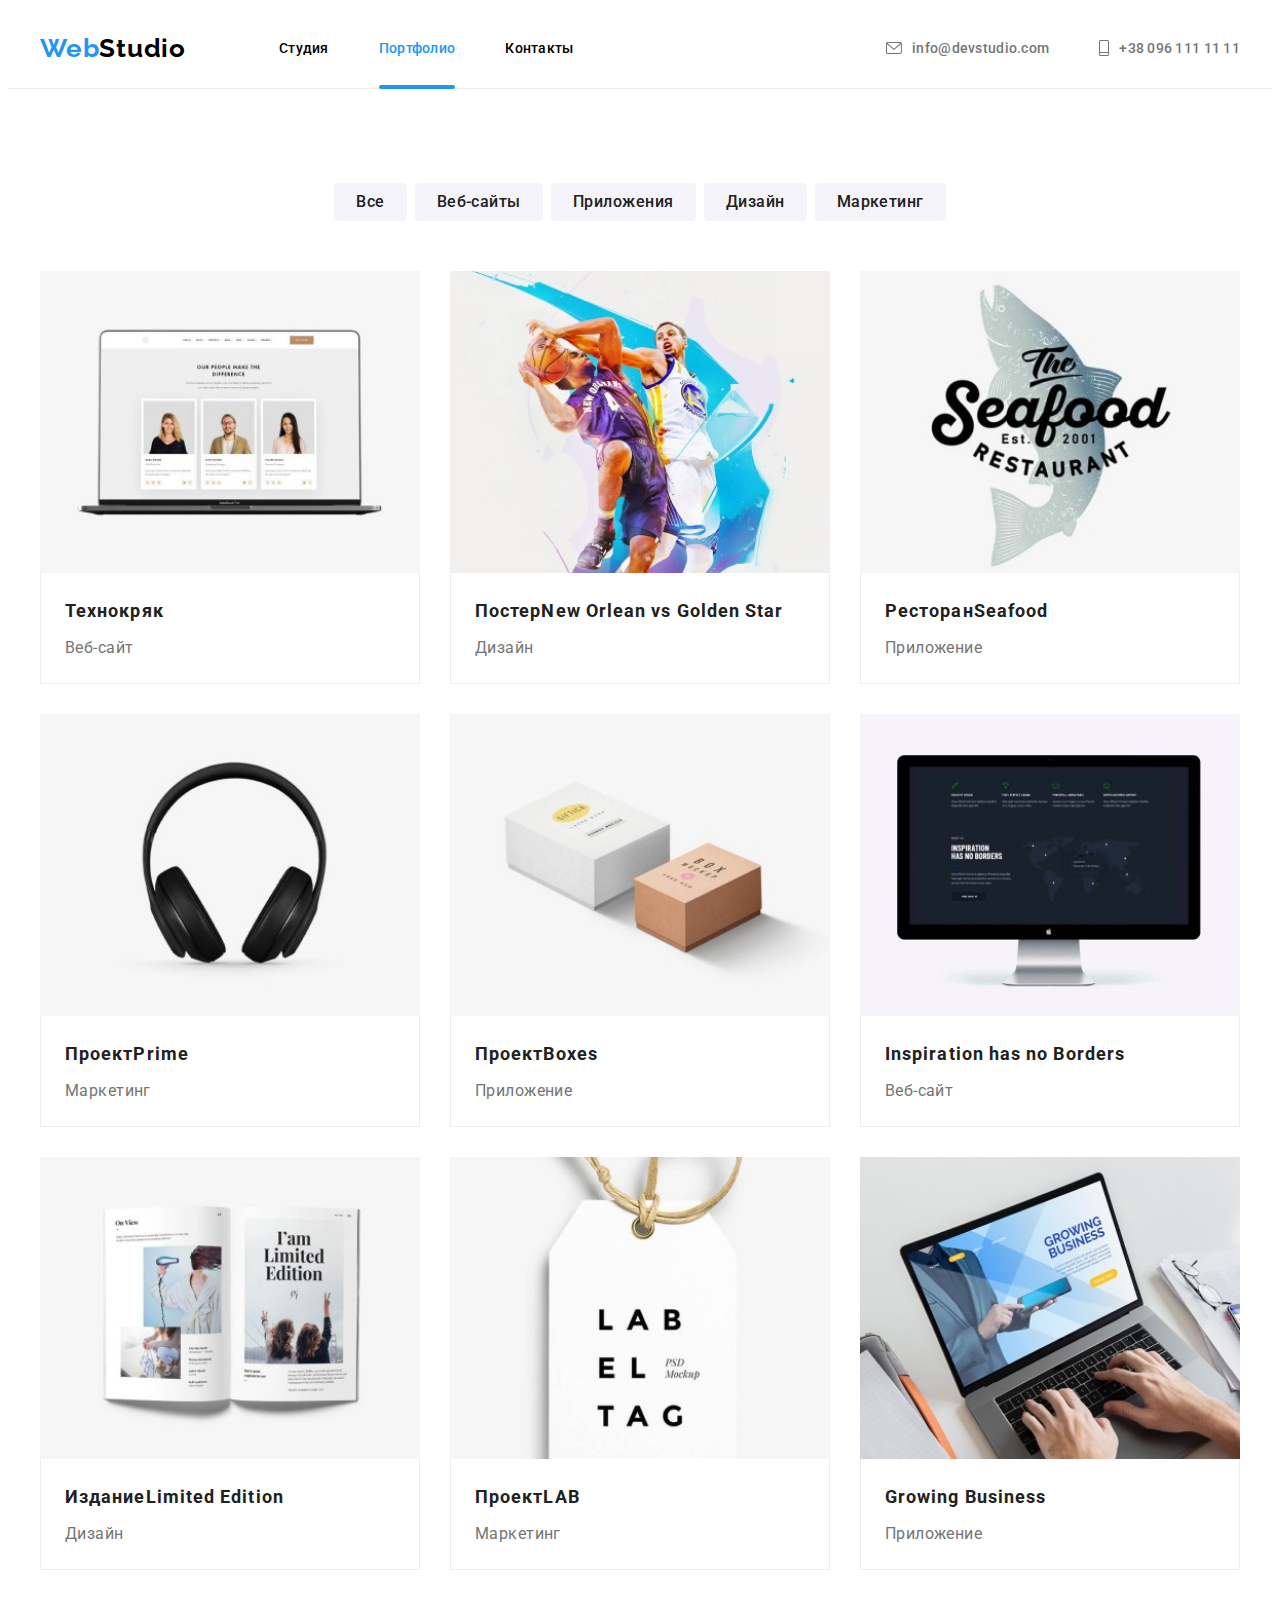
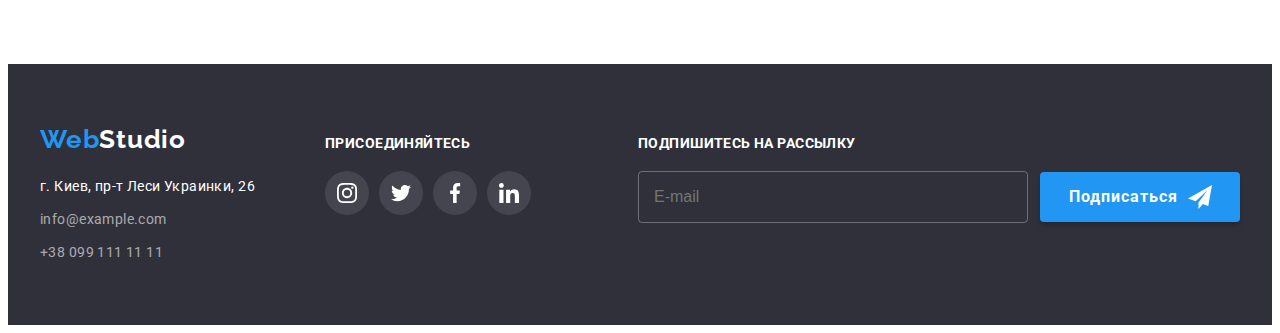
==== commit 9bb24c5e: "update" ====
--- a/portfolio.html
+++ b/portfolio.html
@@ -28,7 +28,7 @@
       </button>
       <nav class="nav">
         <ul class="list nav__list">
-          <li class="nav__item"><a class="link nav__link" href="index.html">Студия</a></li>
+          <li class="nav__item"><a class="link nav__link" href="./index.html">Студия</a></li>
           <li class="nav__item">
             <a class="link nav__link nav__link--current" href="portfolio.html">Портфолио</a>
           </li>
@@ -79,16 +79,16 @@
             <a class="link project__link" href="">
               <div class="project__card">
                 <picture>
-                  <source media="(min-width: 1200px)"
-                    srcset="./images\project\img@1x_s.jpg, ./images\project\img@2x_s.jpg" />
-
-                  <source media="(min-width: 768px)"
-                    srcset="./images\project\img@1x-m.jpg, ./images\project\img@2x-m.jpg" />
-
-                  <source media="(max-width: 767px)"
-                    srcset="./images\project\img@1x_lg.jpg, ./images\project\img@2x_lg.jpg" />
-                </picture>
-                <img src="./images\project\img@1x_s.jpg" alt="Технокряк" width="450" height="294" />
+                  <source type="image/jpeg" media="(min-width: 1200px)"
+                    srcset="./images/project/img@1x_l.jpg 1x, ./images/project/img@2x_l.jpg 2x" />
+
+                  <source type="image/jpeg" media="(min-width: 768px)"
+                    srcset="./images/project/img@1x_m.jpg 1x, ./images/project/img@2x_m.jpg 2x" />
+
+                  <source type="image/jpeg" media="(max-width: 767px)"
+                    srcset="./images/project/img@1px_s.jpg 1x, ./images/project/img@2px_s.jpg 2x" />
+                  <img src="./images/project/img@1px_s.jpg" alt="Технокряк" width="450" height="294" />
+                </picture>
                 <div class="project__overlay">
                   <p class="project__overlay-text">
                     Ресурс предлагает комплексные предложения с разным уровнем функционала и
@@ -107,17 +107,23 @@
             <a class="link project__link" href="">
               <div class="project__card">
                 <picture>
-                  <source media="(min-width: 1200px)"
-                    srcset="./images\project\img@1x_s-1.jpg, ./images\project\img@2x_s-1.jpg" />
-
-                  <source media="(min-width: 768px)"
-                    srcset="./images\project\img@1x-m-1.jpg, ./images\project\img@2x-m-1.jpg" />
-
-                  <source media="(max-width: 767px)"
-                    srcset="./images\project\img@1x_lg-1.jpg, ./images\project\img@2x_lg-1.jpg" />
-                </picture>
-                <img src="./images\project\img@1x_s-1.jpg" alt="Постер New Orlean vs Golden Star" width="450"
-                  height="294" />
+                  <source type="image/jpeg" media="(min-width: 1200px)" srcset="
+                        ./images/project/img@1x_l-1.jpg 1x,
+                        ./images/project/img@2x_l-1.jpg 2x
+                      " />
+
+                  <source type="image/jpeg" media="(min-width: 768px)" srcset="
+                        ./images/project/img@1x_m-1.jpg 1x,
+                        ./images/project/img@2x_m-1.jpg 2x
+                      " />
+
+                  <source type="image/jpeg" media="(max-width: 767px)" srcset="
+                        ./images/project/img@1px_s-1.jpg 1x,
+                        ./images/project/img@2px_s-1.jpg 2x
+                      " />
+                  <img src="./images/project/img@1px_s-1.jpg" alt="Постер New Orlean vs Golden Star" width="450"
+                    height="294" />
+                </picture>
                 <div class="project__overlay">
                   <p class="project__overlay-text">
                     Ресурс предлагает комплексные предложения с разным уровнем функционала и
@@ -138,16 +144,22 @@
             <a class="link project__link" href="">
               <div class="project__card">
                 <picture>
-                  <source media="(min-width: 1200px)"
-                    srcset="./images\project\img@1x_s-2.jpg, ./images\project\img@2x_s-2.jpg" />
-
-                  <source media="(min-width: 768px)"
-                    srcset="./images\project\img@1x-m-2.jpg, ./images\project\img@2x-m-2.jpg" />
-
-                  <source media="(max-width: 767px)"
-                    srcset="./images\project\img@1x_lg-2.jpg, ./images\project\img@2x_lg-2.jpg" />
-                </picture>
-                <img src="./images\project\img@1x_s-2.jpg" alt="Ресторан Seafood" width="450" height="294" />
+                  <source type="image/jpeg" media="(min-width: 1200px)" srcset="
+                        ./images/project/img@1x_l-2.jpg 1x,
+                        ./images/project/img@2x_l-2.jpg 2x
+                      " />
+
+                  <source type="image/jpeg" media="(min-width: 768px)" srcset="
+                        ./images/project/img@1x_m-2.jpg 1x,
+                        ./images/project/img@2x_m-2.jpg 2x
+                      " />
+
+                  <source type="image/jpeg" media="(max-width: 767px)" srcset="
+                        ./images/project/img@1px_s-2.jpg 1x,
+                        ./images/project/img@2px_s-2.jpg 2x
+                      " />
+                  <img src="./images/project/img@1px_s-2.jpg" alt="Ресторан Seafood" width="450" height="294" />
+                </picture>
                 <div class="project__overlay">
                   <p class="project__overlay-text">
                     Ресурс предлагает комплексные предложения с разным уровнем функционала и
@@ -166,16 +178,22 @@
             <a class="link project__link" href="">
               <div class="project__card">
                 <picture>
-                  <source media="(min-width: 1200px)"
-                    srcset="./images\project\img@1x_s-3.jpg, ./images\project\img@2x_s-3.jpg" />
-
-                  <source media="(min-width: 768px)"
-                    srcset="./images\project\img@1x-m-3.jpg, ./images\project\img@2x-m-3.jpg" />
-
-                  <source media="(max-width: 767px)"
-                    srcset="./images\project\img@1x_lg-3.jpg, ./images\project\img@2x_lg-3.jpg" />
-                </picture>
-                <img src="./images\project\img@1x_s-3.jpg" alt="Проект Prime" width="450" height="294" />
+                  <source type="image/jpeg" media="(min-width: 1200px)" srcset="
+                        ./images/project/img@1x_l-3.jpg 1x,
+                        ./images/project/img@2x_l-3.jpg 2x
+                      " />
+
+                  <source type="image/jpeg" media="(min-width: 768px)" srcset="
+                        ./images/project/img@1x_m-3.jpg 1x,
+                        ./images/project/img@2x_m-3.jpg 2x
+                      " />
+
+                  <source type="image/jpeg" media="(max-width: 767px)" srcset="
+                        ./images/project/img@1px_s-3.jpg 1x,
+                        ./images/project/img@2px_s-3.jpg 2x
+                      " />
+                  <img src="./images/project/img@1px_s-3.jpg" alt="Проект Prime" width="450" height="294" />
+                </picture>
                 <div class="project__overlay">
                   <p class="project__overlay-text">
                     Ресурс предлагает комплексные предложения с разным уровнем функционала и
@@ -194,16 +212,22 @@
             <a class="link project__link" href="">
               <div class="project__card">
                 <picture>
-                  <source media="(min-width: 1200px)"
-                    srcset="./images\project\img@1x_s-4.jpg, ./images\project\img@2x_s-4.jpg" />
-
-                  <source media="(min-width: 768px)"
-                    srcset="./images\project\img@1x-m-4.jpg, ./images\project\img@2x-m-4.jpg" />
-
-                  <source media="(max-width: 767px)"
-                    srcset="./images\project\img@1x_lg-4.jpg, ./images\project\img@2x_lg-4.jpg" />
-                </picture>
-                <img src="./images\project\img@1x_s-4.jpg" alt="Проект Boxes" width="450" height="294" />
+                  <source type="image/jpeg" media="(min-width: 1200px)" srcset="
+                        ./images/project/img@1x_l-4.jpg 1x,
+                        ./images/project/img@2x_l-4.jpg 2x
+                      " />
+
+                  <source type="image/jpeg" media="(min-width: 768px)" srcset="
+                        ./images/project/img@1x_m-4.jpg 1x,
+                        ./images/project/img@2x_m-4.jpg 2x
+                      " />
+
+                  <source type="image/jpeg" media="(max-width: 767px)" srcset="
+                        ./images/project/img@1px_s-4.jpg 1x,
+                        ./images/project/img@2px_s-4.jpg 2x
+                      " />
+                  <img src="./images/project/img@1px_s-4.jpg" alt="Проект Boxes" width="450" height="294" />
+                </picture>
                 <div class="project__overlay">
                   <p class="project__overlay-text">
                     Ресурс предлагает комплексные предложения с разным уровнем функционала и
@@ -222,16 +246,23 @@
             <a class="link project__link" href="">
               <div class="project__card">
                 <picture>
-                  <source media="(min-width: 1200px)"
-                    srcset="./images\project\img@1x_s-5.jpg, ./images\project\img@2x_s-5.jpg" />
-
-                  <source media="(min-width: 768px)"
-                    srcset="./images\project\img@1x-m-5.jpg, ./images\project\img@2x-m-5.jpg" />
-
-                  <source media="(max-width: 767px)"
-                    srcset="./images\project\img@1x_lg-5.jpg, ./images\project\img@2x_lg-5.jpg" />
-                </picture>
-                <img src="./images\project\img@1x_s-5.jpg" alt="Inspiration has no Borders" width="450" height="294" />
+                  <source type="image/jpeg" media="(min-width: 1200px)" srcset="
+                        ./images/project/img@1x_l-5.jpg 1x,
+                        ./images/project/img@2x_l-5.jpg 2x
+                      " />
+
+                  <source type="image/jpeg" media="(min-width: 768px)" srcset="
+                        ./images/project/img@1x_m-5.jpg 1x,
+                        ./images/project/img@2x_m-5.jpg 2x
+                      " />
+
+                  <source type="image/jpeg" media="(max-width: 767px)" srcset="
+                        ./images/project/img@1px_s-5.jpg 1x,
+                        ./images/project/img@2px_s-5.jpg 2x
+                      " />
+                  <img src="./images/project/img@1px_s-5.jpg" alt="Inspiration has no Borders" width="450"
+                    height="294" />
+                </picture>
                 <div class="project__overlay">
                   <p class="project__overlay-text">
                     Ресурс предлагает комплексные предложения с разным уровнем функционала и
@@ -250,16 +281,22 @@
             <a class="link project__link" href="">
               <div class="project__card">
                 <picture>
-                  <source media="(min-width: 1200px)"
-                    srcset="./images\project\img@1x_s-6.jpg, ./images\project\img@2x_s-6.jpg" />
-
-                  <source media="(min-width: 768px)"
-                    srcset="./images\project\img@1x-m-6.jpg, ./images\project\img@2x-m-6.jpg" />
-
-                  <source media="(max-width: 767px)"
-                    srcset="./images\project\img@1x_lg-6.jpg, ./images\project\img@2x_lg-6.jpg" />
-                </picture>
-                <img src="./images\project\img@1x_s-6.jpg" alt="Издание Limited Edition" width="450" height="294" />
+                  <source type="image/jpeg" media="(min-width: 1200px)" srcset="
+                        ./images/project/img@1x_l-6.jpg 1x,
+                        ./images/project/img@2x_l-6.jpg 2x
+                      " />
+
+                  <source type="image/jpeg" media="(min-width: 768px)" srcset="
+                        ./images/project/img@1x_m-6.jpg 1x,
+                        ./images/project/img@2x_m-6.jpg 2x
+                      " />
+
+                  <source type="image/jpeg" media="(max-width: 767px)" srcset="
+                        ./images/project/img@1px_s-6.jpg 1x,
+                        ./images/project/img@2px_s-6.jpg 2x
+                      " />
+                  <img src="./images/project/img@1px_s-6.jpg" alt="Издание Limited Edition" width="450" height="294" />
+                </picture>
                 <div class="project__overlay">
                   <p class="project__overlay-text">
                     Ресурс предлагает комплексные предложения с разным уровнем функционала и
@@ -278,16 +315,22 @@
             <a class="link project__link" href="">
               <div class="project__card">
                 <picture>
-                  <source media="(min-width: 1200px)"
-                    srcset="./images\project\img@1x_s-7.jpg, ./images\project\img@2x_s-7.jpg" />
-
-                  <source media="(min-width: 768px)"
-                    srcset="./images\project\img@1x-m-7.jpg, ./images\project\img@2x-m-7.jpg" />
-
-                  <source media="(max-width: 767px)"
-                    srcset="./images\project\img@1x_lg-7.jpg, ./images\project\img@2x_lg-7.jpg" />
-                </picture>
-                <img src="./images\project\img@1x_s-7.jpg" alt="Проект LAB" width="450" height="294" />
+                  <source type="image/jpeg" media="(min-width: 1200px)" srcset="
+                        ./images/project/img@1x_l-7.jpg 1x,
+                        ./images/project/img@2x_l-7.jpg 2x
+                      " />
+
+                  <source type="image/jpeg" media="(min-width: 768px)" srcset="
+                        ./images/project/img@1x_m-7.jpg 1x,
+                        ./images/project/img@2x_m-7.jpg 2x
+                      " />
+
+                  <source type="image/jpeg" media="(max-width: 767px)" srcset="
+                        ./images/project/img@1px_s-7.jpg 1x,
+                        ./images/project/img@2px_s-7.jpg 2x
+                      " />
+                  <img src="./images/project/img@1px_s-7.jpg" alt="Проект LAB" width="450" height="294" />
+                </picture>
                 <div class="project__overlay">
                   <p class="project__overlay-text">
                     Ресурс предлагает комплексные предложения с разным уровнем функционала и
@@ -306,16 +349,22 @@
             <a class="link project__link" href="">
               <div class="project__card">
                 <picture>
-                  <source media="(min-width: 1200px)"
-                    srcset="./images\project\img@1x_s-8.jpg, ./images\project\img@2x_s-8.jpg" />
-
-                  <source media="(min-width: 768px)"
-                    srcset="./images\project\img@1x-m-8.jpg, ./images\project\img@2x-m-8.jpg" />
-
-                  <source media="(max-width: 767px)"
-                    srcset="./images\project\img@1x_lg-8.jpg, ./images\project\img@2x_lg-8.jpg" />
-                </picture>
-                <img src="./images\project\img@1x_s-8.jpg" alt="Growing Business" width="450" height="294" />
+                  <source type="image/jpeg" media="(min-width: 1200px)" srcset="
+                        ./images/project/img@1x_l-8.jpg 1x,
+                        ./images/project/img@2x_l-8.jpg 2x
+                      " />
+
+                  <source type="image/jpeg" media="(min-width: 768px)" srcset="
+                        ./images/project/img@1x_m-8.jpg 1x,
+                        ./images/project/img@2x_m-8.jpg 2x
+                      " />
+
+                  <source type="image/jpeg" media="(max-width: 767px)" srcset="
+                        ./images/project/img@1px_s-8.jpg 1x,
+                        ./images/project/img@2px_s-8.jpg 2x
+                      " />
+                  <img src="./images/project/img@1px_s-8.jpg" alt="Growing Business" width="450" height="294" />
+                </picture>
                 <div class="project__overlay">
                   <p class="project__overlay-text">
                     Ресурс предлагает комплексные предложения с разным уровнем функционала и
@@ -402,9 +451,9 @@
       </div>
     </div>
   </footer>
-  
-  <div class="mobile is-hidden" data-menu>
-    <div class="mobile-menu is-open">
+
+  <div class="mobile is-open" data-menu>
+    <div class="mobile-menu">
       <button class="menu__btn" type="button" data-menu-close>
         <svg class="menu__close" width="40" height="40" aria-label="close">
           <use class="menu__close-icon" href="./images/symbol-defs.svg#icon-close_40px"></use>
@@ -455,5 +504,4 @@
   <script src="./js/mobile-menu.js"></script>
 </body>
 
-
 </html>--- a/css/mail.min.css
+++ b/css/mail.min.css
@@ -1 +1 @@
-:root{--main-text-cl: #757575;--title-text-cl: #212121;--accent-text-cl: #2196f3;--nav-text-cl: #000000;--second-bg-cl: #2f303a;--second-text-cl: #ffffff;--third-bg-cl: #f5f4fa;--btn-accent-cl: #188ce8;--link-contact-cl: rgba(255, 255, 255, 0.6);--border-header: #ececec;--indent-grid: 30px;--item: 4;--card-text: #eeeeee;--icon: #afb1b8;--anime-basic: 250ms cubic-bezier(0.4, 0, 0.2, 1)}.visually-hidden{position:absolute;width:1px;height:1px;margin:-1px;border:0;padding:0;white-space:nowrap;-webkit-clip-path:inset(100%);clip-path:inset(100%);clip:rect(0 0 0 0);overflow:hidden}body{font-family:"Roboto",sans-serif;font-size:14px;color:var(--main-text-cl);letter-spacing:.03em;line-height:1.71}h1,h2,h3,h4,h5,h6,p{margin:0}img{display:block;max-width:100%;height:auto;-o-object-fit:cover;object-fit:cover;-o-object-position:center;object-position:center}.list{list-style:none;padding:0;margin:0}.link{text-decoration:none;color:currentColor}.container{padding-left:15px;padding-right:15px;margin-right:auto;margin-left:auto}@media screen and (min-width: 480px){.container{width:480px}}@media screen and (min-width: 768px){.container{width:768px}}@media screen and (min-width: 1200px){.container{width:1200px}}.section{padding-top:60px;padding-bottom:60px}@media screen and (min-width: 1200px){.section{padding-top:94px;padding-bottom:94px}}.grid{display:-webkit-box;display:-ms-flexbox;display:flex;-ms-flex-wrap:wrap;flex-wrap:wrap;gap:30px}@media screen and (min-width: 768px){.grid__cards{-ms-flex-preferred-size:calc((100% - var(--indent-grid)*(var(--item) - 1))/var(--item));flex-basis:calc((100% - var(--indent-grid)*(var(--item) - 1))/var(--item))}}.logo{text-decoration:none;font-family:"Raleway";font-weight:700;font-size:26px;line-height:1.1923076923;letter-spacing:.03em;color:var(--accent-text-cl)}.button{font-family:"Roboto";background-color:var(--accent-text-cl);color:var(--second-text-cl);font-size:16px;-webkit-box-shadow:0px 4px 4px rgba(0,0,0,.15);box-shadow:0px 4px 4px rgba(0,0,0,.15);border-radius:4px;font-weight:700;line-height:1.875;letter-spacing:.06em;cursor:pointer;display:-webkit-box;display:-ms-flexbox;display:flex;-webkit-box-align:center;-ms-flex-align:center;align-items:center;-webkit-box-pack:center;-ms-flex-pack:center;justify-content:center;margin-right:auto;margin-left:auto;padding:10px 32px;border:none;min-width:200px;-webkit-transition:background-color 550ms cubic-bezier(0.4, 0, 0.2, 1);transition:background-color 550ms cubic-bezier(0.4, 0, 0.2, 1)}.button:focus,.button:hover{background-color:var(--btn-accent-cl)}.title{text-align:center;margin-bottom:30px;font-weight:700;font-size:28px;line-height:1.1785714286;color:var(--title-text-cl)}@media screen and (min-width: 1200px){.title{margin-bottom:50px;font-size:36px;line-height:1.1666666667}}.social{display:-webkit-box;display:-ms-flexbox;display:flex;-webkit-box-align:center;-ms-flex-align:center;align-items:center;-webkit-box-pack:center;-ms-flex-pack:center;justify-content:center;gap:10px}.social__link{display:-webkit-box;display:-ms-flexbox;display:flex;-webkit-box-align:center;-ms-flex-align:center;align-items:center;-webkit-box-pack:center;-ms-flex-pack:center;justify-content:center;width:44px;height:44px;border-radius:50%;color:var(--icon);-webkit-transition:color var(--anime-basic),background-color var(--anime-basic);transition:color var(--anime-basic),background-color var(--anime-basic)}.footer .social__link{background-color:rgba(255,255,255,.1);color:var(--second-text-cl)}.social__link:hover,.social__link:focus{color:var(--second-text-cl);background-color:var(--accent-text-cl)}.social__icon{fill:currentColor}.backdrop{position:fixed;top:0;left:0;width:100%;height:100%;background-color:rgba(0,0,0,.2);display:-webkit-box;display:-ms-flexbox;display:flex;-webkit-box-align:center;-ms-flex-align:center;align-items:center;-webkit-box-pack:center;-ms-flex-pack:center;justify-content:center;-webkit-transition:opacity var(--anime-basic),visibility var(--anime-basic);transition:opacity var(--anime-basic),visibility var(--anime-basic)}.backdrop.is-hidden{opacity:0;visibility:hidden;pointer-events:none}.modal{position:absolute;top:50%;left:50%;width:450px;height:609px;padding:40px;-webkit-transform:translate(-50%, -50%) scale(1) rotate(360deg);transform:translate(-50%, -50%) scale(1) rotate(360deg);-webkit-transition:-webkit-transform var(--anime-basic);transition:-webkit-transform var(--anime-basic);transition:transform var(--anime-basic);transition:transform var(--anime-basic), -webkit-transform var(--anime-basic);background-color:var(--second-text-cl);border-radius:4px}.backdrop.is-hidden .modal{-webkit-transform:translate(-50%, -50%) scale(0.1) rotate(180deg);transform:translate(-50%, -50%) scale(0.1) rotate(180deg)}@media screen and (min-width: 1200px){.modal{width:528px;height:581px}}.modal__btn{position:absolute;top:8px;right:8px;display:-webkit-box;display:-ms-flexbox;display:flex;-webkit-box-align:center;-ms-flex-align:center;align-items:center;-webkit-box-pack:center;-ms-flex-pack:center;justify-content:center;width:30px;height:30px;padding:0;background:var(--second-text-cl);border-radius:50%;border:1px solid rgba(0,0,0,.1);cursor:pointer;-webkit-transition:fill var(--anime-basic);transition:fill var(--anime-basic)}.modal__btn:hover,.modal__btn:focus{fill:var(--accent-text-cl)}.form{text-align:center}.form__title{display:block;margin-bottom:12px;font-weight:700;font-size:20px;line-height:1.5;text-align:center;letter-spacing:.03em;color:var(--title-text-cl)}@media screen and (min-width: 1200px){.form__title{line-height:1.15}}.form__group{margin-bottom:20px}.form__components{display:-webkit-box;display:-ms-flexbox;display:flex;-webkit-box-orient:vertical;-webkit-box-direction:normal;-ms-flex-direction:column;flex-direction:column;margin-bottom:10px}.form__components:last-child{margin-bottom:0}.form__group{margin-bottom:20px}.form__text{text-align:left;font-weight:400;font-size:12px;line-height:1.1666666667;letter-spacing:.01em;margin-bottom:4px}.form__wrap{position:relative}.form__input{width:100%;height:40px;border:1px solid rgba(33,33,33,.2);border-radius:4px;padding:11px;padding-left:40px;cursor:pointer;-webkit-transition:border-color var(--anime-basic);transition:border-color var(--anime-basic)}.form__input:focus-within,.form__input:hover{border-color:var(--accent-text-cl);outline:var(--accent-text-cl)}.form__input:focus-within:hover+.form__icon,.form__input:focus-within:focus-within+.form__icon,.form__input:hover:hover+.form__icon,.form__input:hover:focus-within+.form__icon{fill:var(--accent-text-cl)}.form__comment{width:100%;height:120px;border:1px solid rgba(33,33,33,.2);border-radius:4px;padding:12px 16px;resize:none;cursor:pointer;-webkit-transition:border-color var(--anime-basic);transition:border-color var(--anime-basic)}.form__comment:focus,.form__comment:hover{border-color:var(--accent-text-cl);outline:var(--accent-text-cl)}.form__comment::-webkit-input-placeholder{font-style:normal;font-weight:400;font-size:14px;line-height:1.1428571429;letter-spacing:.01em;color:rgba(117,117,117,.5)}.form__comment::-moz-placeholder{font-style:normal;font-weight:400;font-size:14px;line-height:1.1428571429;letter-spacing:.01em;color:rgba(117,117,117,.5)}.form__comment:-ms-input-placeholder{font-style:normal;font-weight:400;font-size:14px;line-height:1.1428571429;letter-spacing:.01em;color:rgba(117,117,117,.5)}.form__comment::-ms-input-placeholder{font-style:normal;font-weight:400;font-size:14px;line-height:1.1428571429;letter-spacing:.01em;color:rgba(117,117,117,.5)}.form__comment::placeholder{font-style:normal;font-weight:400;font-size:14px;line-height:1.1428571429;letter-spacing:.01em;color:rgba(117,117,117,.5)}.form__icon{position:absolute;top:50%;-webkit-transform:translateY(-50%);transform:translateY(-50%);left:12px;-webkit-transition:fill var(--anime-basic);transition:fill var(--anime-basic)}.form__agreement{display:-webkit-box;display:-ms-flexbox;display:flex;-webkit-box-align:center;-ms-flex-align:center;align-items:center;-webkit-box-pack:center;-ms-flex-pack:center;justify-content:center;gap:8px;cursor:pointer;margin-bottom:30px}.form__checkbox:hover+.form__agreement-icon .form__agreement-uncheck,.form__checkbox:focus+.form__agreement-icon .form__agreement-uncheck{fill:var(--accent-text-cl)}.form__agreement-check{opacity:0}.form__checkbox:checked+.form__agreement-icon .form__agreement-check{opacity:1}.form__agreement-text{font-weight:400;font-size:12px;line-height:1.1666666667;letter-spacing:.03em;-webkit-user-select:none;-moz-user-select:none;-ms-user-select:none;user-select:none;text-underline-position:under}@media screen and (min-width: 1200px){.form__agreement-text{font-size:14px;line-height:1.7142857143}}.form__agreement-link{color:var(--accent-text-cl)}.menu__btn{position:absolute;top:10px;right:15px;display:-webkit-box;display:-ms-flexbox;display:flex;-webkit-box-pack:center;-ms-flex-pack:center;justify-content:center;-webkit-box-align:center;-ms-flex-align:center;align-items:center;border:none;background-color:rgba(0,0,0,0);margin:0;padding:0;width:40px;height:40px;cursor:pointer;-webkit-transition:fill var(--anime-basic);transition:fill var(--anime-basic)}.menu__btn:hover,.menu__btn:focus{fill:var(--accent-text-cl)}@media screen and (min-width: 768px){.menu__btn{display:none}}.mobile{position:fixed;top:0;right:0;width:100%;height:100%;background:#fff;-webkit-transition:opacity 250ms cubic-bezier(0.4, 0, 0.2, 1),visibility 250ms cubic-bezier(0.4, 0, 0.2, 1);transition:opacity 250ms cubic-bezier(0.4, 0, 0.2, 1),visibility 250ms cubic-bezier(0.4, 0, 0.2, 1)}.mobile.is-hidden{opacity:0;visibility:hidden;pointer-events:none}.mobile.is-open{opacity:1;pointer-events:initial;visibility:visible;-webkit-transition:opacity 250ms cubic-bezier(0.4, 0, 0.2, 1),visibility 250ms cubic-bezier(0.4, 0, 0.2, 1);transition:opacity 250ms cubic-bezier(0.4, 0, 0.2, 1),visibility 250ms cubic-bezier(0.4, 0, 0.2, 1)}.mobile-menu{display:-webkit-box;display:-ms-flexbox;display:flex;-webkit-box-pack:start;-ms-flex-pack:start;justify-content:flex-start;-webkit-box-orient:vertical;-webkit-box-direction:normal;-ms-flex-direction:column;flex-direction:column;min-width:480px;padding-top:48px;padding-right:40px;padding-bottom:48px;padding-left:40px;-webkit-transform:translateY(-100%);transform:translateY(-100%);-webkit-transition:-webkit-transform 250ms cubic-bezier(0.4, 0, 0.2, 1);transition:-webkit-transform 250ms cubic-bezier(0.4, 0, 0.2, 1);transition:transform 250ms cubic-bezier(0.4, 0, 0.2, 1);transition:transform 250ms cubic-bezier(0.4, 0, 0.2, 1), -webkit-transform 250ms cubic-bezier(0.4, 0, 0.2, 1)}.mobile.is-open .mobile-menu{-webkit-transform:translateY(0);transform:translateY(0);-webkit-transition:-webkit-transform 250ms cubic-bezier(0.4, 0, 0.2, 1);transition:-webkit-transform 250ms cubic-bezier(0.4, 0, 0.2, 1);transition:transform 250ms cubic-bezier(0.4, 0, 0.2, 1);transition:transform 250ms cubic-bezier(0.4, 0, 0.2, 1), -webkit-transform 250ms cubic-bezier(0.4, 0, 0.2, 1)}.menu__item:not(:last-child){margin-bottom:32px}.menu__list{margin-bottom:306px}.menu__link{font-weight:500;font-size:40px;line-height:1.175;letter-spacing:.02em;color:var(--title-text-cl)}.menu__link:hover,.menu__link:focus{color:var(--accent-text-cl)}.menu__link--current{color:var(--accent-text-cl)}.menu__contact{margin-bottom:64px}.menu__phone{font-weight:500;font-size:34px;line-height:1.1764705882;letter-spacing:.02em;color:var(--accent-text-cl)}.menu__mail{font-weight:500;font-size:24px;line-height:1.1666666667;letter-spacing:.02em}.menu__socials{display:-webkit-box;display:-ms-flexbox;display:flex;-ms-flex-wrap:wrap;flex-wrap:wrap;gap:10px}.menu__social-link{display:-webkit-box;display:-ms-flexbox;display:flex;font-weight:500;font-size:18px;line-height:1.2222222222;letter-spacing:.02em;color:var(--accent-text-cl)}.menu__social-item:not(:last-child) .menu__social-link::after{display:-webkit-box;display:-ms-flexbox;display:flex;margin-left:10px;border:1px solid;color:rgba(33,33,33,.2);content:""}.header{font-weight:500;line-height:1.1428571429;letter-spacing:.02em;border-bottom:1px solid var(--border-header)}.header__container{display:-webkit-box;display:-ms-flexbox;display:flex;-webkit-box-align:center;-ms-flex-align:center;align-items:center}.header__logo{padding-top:16px;padding-bottom:16px;font-size:24px;line-height:calc 1.1666666667}@media screen and (min-width: 768px){.header__logo{padding-top:0;padding-bottom:0;margin-right:88px}}@media screen and (min-width: 1200px){.header__logo{margin-right:93px;font-size:26px;line-height:calc 1.1923076923}}.header__logo--part{color:var(--nav-text-cl)}.header__contact{display:none}@media screen and (min-width: 768px){.header__contact{display:block;gap:10px}}@media screen and (min-width: 1200px){.header__contact{display:-webkit-box;display:-ms-flexbox;display:flex;-webkit-box-align:center;-ms-flex-align:center;align-items:center;gap:50px}}@media screen and (min-width: 768px){.header__link-contact{display:block;font-size:12px;line-height:calc 1.1666666667;-webkit-box-align:center;-ms-flex-align:center;align-items:center;-webkit-transition:color var(--anime-basic);transition:color var(--anime-basic)}}@media screen and (min-width: 1200px){.header__link-contact{margin-bottom:0;display:-webkit-box;display:-ms-flexbox;display:flex;-webkit-box-align:center;-ms-flex-align:center;align-items:center;font-size:14px;line-height:calc 1.1428571429;padding-top:32px;padding-bottom:32px;-webkit-transition:color var(--anime-basic);transition:color var(--anime-basic)}}.header__link-contact:focus,.header__link-contact:hover{color:var(--accent-text-cl)}@media screen and (min-width: 768px){.header__icon{margin-right:8px;fill:currentColor}}@media screen and (min-width: 1200px){.header__icon{margin-right:10px;fill:currentColor}}.menu-btn{position:absolute;border:none;background-color:rgba(0,0,0,0);top:10px;right:15px;cursor:pointer}.menu-btn:hover,.menu-btn:focus{fill:var(--accent-text-cl)}@media screen and (min-width: 768px){.menu-btn{display:none}}.hero{background-color:var(--second-bg-cl);padding-top:118px;padding-bottom:118px;text-align:center;background-image:-webkit-gradient(linear, left top, right top, from(rgba(47, 48, 58, 0.4)), to(rgba(47, 48, 58, 0.4))),url(../../images/hero/img@1x_s.png);background-image:linear-gradient(to right, rgba(47, 48, 58, 0.4), rgba(47, 48, 58, 0.4)),url(../../images/hero/img@1x_s.png);background-repeat:no-repeat;background-size:cover;background-position:center;max-width:480px;margin-right:auto;margin-left:auto}@media(min-device-pixel-ratio: 2),(-webkit-min-device-pixel-ratio: 2),(min-resolution: 192dpi),(min-resolution: 2dppx){.hero{background-image:-webkit-gradient(linear, left top, right top, from(rgba(47, 48, 58, 0.4)), to(rgba(47, 48, 58, 0.4))),url(../../images/hero/img@2x_s.png);background-image:linear-gradient(to right, rgba(47, 48, 58, 0.4), rgba(47, 48, 58, 0.4)),url(../../images/hero/img@2x_s.png)}}@media screen and (min-width: 768px){.hero{background-image:-webkit-gradient(linear, left top, right top, from(rgba(47, 48, 58, 0.4)), to(rgba(47, 48, 58, 0.4))),url(../../images/hero/img@1x_m.png);background-image:linear-gradient(to right, rgba(47, 48, 58, 0.4), rgba(47, 48, 58, 0.4)),url(../../images/hero/img@1x_m.png);max-width:768px}}@media screen and (min-width: 768px)and (min-device-pixel-ratio: 2),screen and (min-width: 768px)and (-webkit-min-device-pixel-ratio: 2),screen and (min-width: 768px)and (min-resolution: 192dpi),screen and (min-width: 768px)and (min-resolution: 2dppx){.hero{background-image:-webkit-gradient(linear, left top, right top, from(rgba(47, 48, 58, 0.4)), to(rgba(47, 48, 58, 0.4))),url(../../images/hero/img@2x_m.png);background-image:linear-gradient(to right, rgba(47, 48, 58, 0.4), rgba(47, 48, 58, 0.4)),url(../../images/hero/img@2x_m.png)}}@media screen and (min-width: 1200px){.hero{background-image:-webkit-gradient(linear, left top, right top, from(rgba(47, 48, 58, 0.4)), to(rgba(47, 48, 58, 0.4))),url(../../images/hero/img@1x_lg.png);background-image:linear-gradient(to right, rgba(47, 48, 58, 0.4), rgba(47, 48, 58, 0.4)),url(../../images/hero/img@1x_lg.png);padding-top:200px;padding-bottom:200px;max-width:1600px}}@media screen and (min-width: 1200px)and (min-device-pixel-ratio: 2),screen and (min-width: 1200px)and (-webkit-min-device-pixel-ratio: 2),screen and (min-width: 1200px)and (min-resolution: 192dpi),screen and (min-width: 1200px)and (min-resolution: 2dppx){.hero{background-image:url(../../images/hero/img@2x_lg.png)}}.hero__title{font-weight:900;font-size:26px;line-height:1.6153846154;letter-spacing:.06em;color:var(--second-text-cl);text-transform:uppercase;width:360px;margin-left:auto;margin-right:auto;margin-bottom:30px}@media screen and (min-width: 1200px){.hero__title{line-height:1.3636363636;width:696px}}.nav{display:none}@media screen and (min-width: 768px){.nav{display:block;color:var(--nav-text-cl);margin-right:auto}}.nav__list{display:-webkit-box;display:-ms-flexbox;display:flex;-webkit-box-align:center;-ms-flex-align:center;align-items:center;gap:50px}.nav__link{display:-webkit-box;display:-ms-flexbox;display:flex;-webkit-box-align:center;-ms-flex-align:center;align-items:center;padding-top:32px;padding-bottom:32px;-webkit-transition:color var(--anime-basic);transition:color var(--anime-basic)}.nav__link:focus,.nav__link:hover{color:var(--accent-text-cl)}.nav__link--current{position:relative;color:var(--accent-text-cl)}.nav__link--current::after{content:"";position:absolute;bottom:-1px;left:0;display:block;width:100%;height:4px;background-color:var(--accent-text-cl);border-radius:2px}.about__group{display:-webkit-box;display:-ms-flexbox;display:flex;height:120px;-webkit-box-align:center;-ms-flex-align:center;align-items:center;-webkit-box-pack:center;-ms-flex-pack:center;justify-content:center;background:var(--third-bg-cl);border-radius:4px;margin-bottom:30px}@media screen and (min-width: 768px){.about__group{min-width:354px}}@media screen and (min-width: 1200px){.about__group{min-width:270px}}.about__title{font-weight:700;font-size:14px;line-height:1.1428571429;text-align:center;text-transform:uppercase;color:var(--title-text-cl);margin-bottom:10px}@media screen and (min-width: 768px){.about__title{text-align:left}}.about__text{width:100%}.work{display:none}@media screen and (min-width: 1200px){.work{padding-top:0;display:block}}.work__list{--item: 3;position:relative}.work__wrap{position:absolute;min-height:70px;width:100%;bottom:0;left:0;padding:27px;background-color:rgba(47,48,58,.8)}.work__text{font-weight:700;font-size:14px;font-style:normal;line-height:1.1428571429;text-align:center;text-transform:uppercase;color:var(--second-text-cl)}.client__list{--item: 2}@media screen and (min-width: 768px){.client__list{--item: 3}}@media screen and (min-width: 1200px){.client__list{--item: 6}}.client__logo{display:-webkit-box;display:-ms-flexbox;display:flex;-webkit-box-align:center;-ms-flex-align:center;align-items:center;-webkit-box-pack:center;-ms-flex-pack:center;justify-content:center;height:92px;min-width:210px;border:1px solid currentColor;border-radius:4px;color:var(--icon);-webkit-transition:color var(--anime-basic);transition:color var(--anime-basic)}@media screen and (min-width: 768px){.client__logo{min-width:226px}}@media screen and (min-width: 1200px){.client__logo{min-width:170px}}.client__logo:focus,.client__logo:hover{color:var(--accent-text-cl)}.client__icon{fill:currentColor}.team{background-color:var(--third-bg-cl)}.team__card{background-color:var(--second-text-cl);-webkit-box-shadow:0px 1px 3px rgba(0,0,0,.12),0px 1px 1px rgba(0,0,0,.14),0px 2px 1px rgba(0,0,0,.2);box-shadow:0px 1px 3px rgba(0,0,0,.12),0px 1px 1px rgba(0,0,0,.14),0px 2px 1px rgba(0,0,0,.2);border-radius:0px 0px 4px 4px}@media screen and (min-width: 768px){.team__card{--item: 2}}@media screen and (min-width: 1200px){.team__card{--item: 4}}.team__wrapper{padding-top:30px;padding-bottom:24px;text-align:center}@media screen and (min-width: 1200px){.team__wrapper{padding:30px}}.team__name{font-weight:500;font-size:16px;line-height:1.1875;color:var(--title-text-cl);margin-bottom:10px}.team__proffesion{font-size:16px;line-height:1.1875;margin-bottom:16px}.footer{background-color:var(--second-bg-cl);padding-top:60px;padding-bottom:60px}.footer-container{display:block;text-align:center}@media screen and (min-width: 768px){.footer-container{display:-webkit-box;display:-ms-flexbox;display:flex;-ms-flex-wrap:wrap;flex-wrap:wrap;-ms-flex-pack:distribute;justify-content:space-around;-webkit-box-align:baseline;-ms-flex-align:baseline;align-items:baseline;gap:70px}}@media screen and (min-width: 1200px){.footer-container{display:-webkit-box;display:-ms-flexbox;display:flex;text-align:left;-webkit-box-align:baseline;-ms-flex-align:baseline;align-items:baseline;gap:70px}}.footer__part{margin-bottom:60px}@media screen and (min-width: 768px){.footer__part{margin-bottom:0}}.footer__logo{display:inline-block;margin-bottom:20px}.footer__logo--part{color:var(--second-text-cl)}.footer__contacts{font-style:normal}.footer__item:not(:last-child){margin-bottom:8px}@media screen and (min-width: 1200px){.footer__item:not(:last-child){margin-bottom:9px}}.footer__contact{color:var(--link-contact-cl);-webkit-transition:color var(--anime-basic);transition:color var(--anime-basic)}.footer__contact:focus,.footer__contact:hover{color:var(--accent-text-cl)}.footer__addres{font-style:normal;color:var(--second-text-cl)}.footer__title{font-weight:700;font-size:14px;line-height:1.1428571429;text-transform:uppercase;color:var(--second-text-cl);margin-bottom:20px}@media screen and (min-width: 768px){.footer__subscribing{display:-webkit-box;display:-ms-flexbox;display:flex;-webkit-box-orient:vertical;-webkit-box-direction:normal;-ms-flex-direction:column;flex-direction:column;-webkit-box-align:center;-ms-flex-align:center;align-items:center;-webkit-box-pack:center;-ms-flex-pack:center;justify-content:center;gap:20px}}@media screen and (min-width: 1200px){.footer__subscribing{display:block;margin-left:auto}}.footer__subscribing-form{display:block}@media screen and (min-width: 768px){.footer__subscribing-form{display:block;-webkit-box-align:center;-ms-flex-align:center;align-items:center;-webkit-box-pack:center;-ms-flex-pack:center;justify-content:center;gap:12px}}@media screen and (min-width: 1200px){.footer__subscribing-form{display:-webkit-box;display:-ms-flexbox;display:flex;-webkit-box-align:center;-ms-flex-align:center;align-items:center;-webkit-box-pack:center;-ms-flex-pack:center;justify-content:center;gap:12px}}.footer__input{width:100%;padding:15px;font-weight:400;font-size:16px;line-height:1.25;display:-webkit-inline-box;display:-ms-inline-flexbox;display:inline-flex;-webkit-box-align:center;-ms-flex-align:center;align-items:center;border:1px solid rgba(255,255,255,.3);border-radius:4px;background-color:rgba(0,0,0,0);color:var(--second-text-cl);margin-bottom:20px}@media screen and (min-width: 768px){.footer__input{width:450px}}@media screen and (min-width: 1200px){.footer__input{margin-bottom:0;width:358px}}.footer__btn{gap:10px;padding-top:10px;padding-right:28px;padding-bottom:10px;padding-left:29px}.project__filter{display:-webkit-box;display:-ms-flexbox;display:flex;-ms-flex-wrap:wrap;flex-wrap:wrap;gap:8px;-webkit-box-pack:start;-ms-flex-pack:start;justify-content:flex-start;margin-bottom:40px}@media screen and (min-width: 768px){.project__filter{display:-webkit-box;display:-ms-flexbox;display:flex;-webkit-box-pack:center;-ms-flex-pack:center;justify-content:center}}@media screen and (min-width: 1200px){.project__filter{display:-webkit-box;display:-ms-flexbox;display:flex;gap:8px;-webkit-box-pack:center;-ms-flex-pack:center;justify-content:center;margin-bottom:34px}}.project__btn{font-family:inherit;background-color:var(--third-bg-cl);border-radius:4px;font-weight:500;font-size:16px;line-height:1.625;letter-spacing:.03em;text-align:center;color:var(--title-text-cl);cursor:pointer;border:none;padding:6px 22px;-webkit-transition:color var(--anime-basic),background-color var(--anime-basic),-webkit-box-shadow var(--anime-basic);transition:color var(--anime-basic),background-color var(--anime-basic),-webkit-box-shadow var(--anime-basic);transition:color var(--anime-basic),background-color var(--anime-basic),box-shadow var(--anime-basic);transition:color var(--anime-basic),background-color var(--anime-basic),box-shadow var(--anime-basic),-webkit-box-shadow var(--anime-basic)}.project__btn:hover,.project__btn:focus{color:var(--second-text-cl);background-color:var(--accent-text-cl);-webkit-box-shadow:0px 3px 1px rgba(0,0,0,.1),0px 1px 2px rgba(0,0,0,.08),0px 2px 2px rgba(0,0,0,.12);box-shadow:0px 3px 1px rgba(0,0,0,.1),0px 1px 2px rgba(0,0,0,.08),0px 2px 2px rgba(0,0,0,.12)}.project__item{--item: 1}@media screen and (min-width: 768px){.project__item{--item: 2}}@media screen and (min-width: 1200px){.project__item{--item: 3}}.project__link{display:-webkit-box;display:-ms-flexbox;display:flex;-webkit-box-orient:vertical;-webkit-box-direction:normal;-ms-flex-direction:column;flex-direction:column;-webkit-transition:-webkit-box-shadow var(--anime-basic);transition:-webkit-box-shadow var(--anime-basic);transition:box-shadow var(--anime-basic);transition:box-shadow var(--anime-basic), -webkit-box-shadow var(--anime-basic);height:100%}.project__link:focus,.project__link:hover{-webkit-box-shadow:0px 1px 1px rgba(0,0,0,.12),0px 4px 4px rgba(0,0,0,.06),1px 4px 6px rgba(0,0,0,.16);box-shadow:0px 1px 1px rgba(0,0,0,.12),0px 4px 4px rgba(0,0,0,.06),1px 4px 6px rgba(0,0,0,.16)}.project__card{position:relative;overflow:hidden}.project__overlay{position:absolute;left:0;bottom:0;height:100%;width:100%;padding:63px 24px;background-color:rgba(33,150,243,.9);-webkit-transform:translateY(100%);transform:translateY(100%);-webkit-transition:-webkit-transform var(--anime-basic);transition:-webkit-transform var(--anime-basic);transition:transform var(--anime-basic);transition:transform var(--anime-basic), -webkit-transform var(--anime-basic)}.project__link:hover .project__overlay,.project__link:focus .project__overlay{-webkit-transform:translateY(0);transform:translateY(0)}.project__overlay-text{font-style:normal;font-weight:400;font-size:18px;line-height:1.5555555556;color:var(--second-text-cl)}.project__name{border:1px solid var(--card-text);border-top:none;padding-top:20px;padding-right:24px;padding-bottom:20px;padding-left:24px}@media screen and (min-width: 768px){.project__name{-webkit-box-flex:1;-ms-flex-positive:1;flex-grow:1}}.project__title{font-weight:700;font-size:18px;line-height:2;letter-spacing:.06em;color:var(--title-text-cl);margin-bottom:4px}.project__text{font-size:16px;line-height:1.875}/*# sourceMappingURL=mail.min.css.map */+:root{--main-text-cl: #757575;--title-text-cl: #212121;--accent-text-cl: #2196f3;--nav-text-cl: #000000;--second-bg-cl: #2f303a;--second-text-cl: #ffffff;--third-bg-cl: #f5f4fa;--btn-accent-cl: #188ce8;--link-contact-cl: rgba(255, 255, 255, 0.6);--border-header: #ececec;--indent-grid: 30px;--item: 1;--card-text: #eeeeee;--icon: #afb1b8;--anime-basic: 250ms cubic-bezier(0.4, 0, 0.2, 1)}.visually-hidden{position:absolute;width:1px;height:1px;margin:-1px;border:0;padding:0;white-space:nowrap;-webkit-clip-path:inset(100%);clip-path:inset(100%);clip:rect(0 0 0 0);overflow:hidden}body{font-family:"Roboto",sans-serif;font-size:14px;color:var(--main-text-cl);letter-spacing:.03em;line-height:1.71}h1,h2,h3,h4,h5,h6,p{margin:0}img{display:block;max-width:100%;height:auto;-o-object-fit:cover;object-fit:cover;-o-object-position:center;object-position:center}.list{list-style:none;padding:0;margin:0}.link{text-decoration:none;color:currentColor}.container{padding-left:15px;padding-right:15px;margin-right:auto;margin-left:auto}@media screen and (min-width: 480px){.container{width:480px}}@media screen and (min-width: 768px){.container{width:768px}}@media screen and (min-width: 1200px){.container{width:1200px}}.section{padding-top:60px;padding-bottom:60px}@media screen and (min-width: 1200px){.section{padding-top:94px;padding-bottom:94px}}.grid{display:-webkit-box;display:-ms-flexbox;display:flex;-ms-flex-wrap:wrap;flex-wrap:wrap;gap:30px}@media screen and (min-width: 768px){.grid{--item: 2}}@media screen and (min-width: 768px){.grid__cards{-ms-flex-preferred-size:calc((100% - var(--indent-grid)*(var(--item) - 1))/var(--item));flex-basis:calc((100% - var(--indent-grid)*(var(--item) - 1))/var(--item))}}.logo{text-decoration:none;font-family:"Raleway";font-weight:700;font-size:26px;line-height:1.1923076923;letter-spacing:.03em;color:var(--accent-text-cl)}.button{font-family:"Roboto";background-color:var(--accent-text-cl);color:var(--second-text-cl);font-size:16px;-webkit-box-shadow:0px 4px 4px rgba(0,0,0,.15);box-shadow:0px 4px 4px rgba(0,0,0,.15);border-radius:4px;font-weight:700;line-height:1.875;letter-spacing:.06em;cursor:pointer;display:-webkit-box;display:-ms-flexbox;display:flex;-webkit-box-align:center;-ms-flex-align:center;align-items:center;-webkit-box-pack:center;-ms-flex-pack:center;justify-content:center;margin-right:auto;margin-left:auto;padding:10px 32px;border:none;min-width:200px;-webkit-transition:background-color 550ms cubic-bezier(0.4, 0, 0.2, 1);transition:background-color 550ms cubic-bezier(0.4, 0, 0.2, 1)}.button:focus,.button:hover{background-color:var(--btn-accent-cl)}.title{text-align:center;margin-bottom:30px;font-weight:700;font-size:28px;line-height:1.1785714286;color:var(--title-text-cl)}@media screen and (min-width: 1200px){.title{margin-bottom:50px;font-size:36px;line-height:1.1666666667}}.social{display:-webkit-box;display:-ms-flexbox;display:flex;-webkit-box-align:center;-ms-flex-align:center;align-items:center;-webkit-box-pack:center;-ms-flex-pack:center;justify-content:center;gap:10px}.social__link{display:-webkit-box;display:-ms-flexbox;display:flex;-webkit-box-align:center;-ms-flex-align:center;align-items:center;-webkit-box-pack:center;-ms-flex-pack:center;justify-content:center;width:44px;height:44px;border-radius:50%;color:var(--icon);-webkit-transition:color var(--anime-basic),background-color var(--anime-basic);transition:color var(--anime-basic),background-color var(--anime-basic)}.footer .social__link{background-color:rgba(255,255,255,.1);color:var(--second-text-cl)}.social__link:hover,.social__link:focus{color:var(--second-text-cl);background-color:var(--accent-text-cl)}.social__icon{fill:currentColor}.backdrop{position:fixed;top:0;left:0;width:100%;height:100%;background-color:rgba(0,0,0,.2);overflow:auto;display:-webkit-box;display:-ms-flexbox;display:flex;-webkit-box-align:center;-ms-flex-align:center;align-items:center;-webkit-box-pack:center;-ms-flex-pack:center;justify-content:center;-webkit-transition:opacity var(--anime-basic),visibility var(--anime-basic);transition:opacity var(--anime-basic),visibility var(--anime-basic)}.backdrop.is-hidden{opacity:0;visibility:hidden;pointer-events:none}.modal{position:absolute;top:10%;left:50%;max-width:450px;width:100%;height:609px;padding:40px;-webkit-transform:translate(-50%);transform:translate(-50%);-webkit-transition:-webkit-transform var(--anime-basic);transition:-webkit-transform var(--anime-basic);transition:transform var(--anime-basic);transition:transform var(--anime-basic), -webkit-transform var(--anime-basic);background-color:var(--second-text-cl);border-radius:4px}.backdrop.is-hidden .modal{-webkit-transform:translate(-50%, -50%) scale(0.1) rotate(180deg);transform:translate(-50%, -50%) scale(0.1) rotate(180deg)}@media screen and (min-width: 768px){.modal{top:50%;-webkit-transform:translate(-50%, -50%) scale(1) rotate(360deg);transform:translate(-50%, -50%) scale(1) rotate(360deg)}}@media screen and (min-width: 1200px){.modal{width:528px;height:581px}}.modal__btn{position:absolute;top:8px;right:8px;display:-webkit-box;display:-ms-flexbox;display:flex;-webkit-box-align:center;-ms-flex-align:center;align-items:center;-webkit-box-pack:center;-ms-flex-pack:center;justify-content:center;width:30px;height:30px;padding:0;background:var(--second-text-cl);border-radius:50%;border:1px solid rgba(0,0,0,.1);cursor:pointer;-webkit-transition:fill var(--anime-basic);transition:fill var(--anime-basic)}.modal__btn:hover,.modal__btn:focus{fill:var(--accent-text-cl)}.form{text-align:center}.form__title{display:block;margin-bottom:12px;font-weight:700;font-size:20px;line-height:1.5;text-align:center;letter-spacing:.03em;color:var(--title-text-cl)}@media screen and (min-width: 1200px){.form__title{line-height:1.15}}.form__group{margin-bottom:20px}.form__components{display:-webkit-box;display:-ms-flexbox;display:flex;-webkit-box-orient:vertical;-webkit-box-direction:normal;-ms-flex-direction:column;flex-direction:column;margin-bottom:10px}.form__components:last-child{margin-bottom:0}.form__group{margin-bottom:20px}.form__text{text-align:left;font-weight:400;font-size:12px;line-height:1.1666666667;letter-spacing:.01em;margin-bottom:4px}.form__wrap{position:relative}.form__input{width:100%;height:40px;border:1px solid rgba(33,33,33,.2);border-radius:4px;padding:11px;padding-left:40px;cursor:pointer;-webkit-transition:border-color var(--anime-basic);transition:border-color var(--anime-basic)}.form__input:focus-within,.form__input:hover{border-color:var(--accent-text-cl);outline:var(--accent-text-cl)}.form__input:focus-within:hover+.form__icon,.form__input:focus-within:focus-within+.form__icon,.form__input:hover:hover+.form__icon,.form__input:hover:focus-within+.form__icon{fill:var(--accent-text-cl)}.form__comment{width:100%;height:120px;border:1px solid rgba(33,33,33,.2);border-radius:4px;padding:12px 16px;resize:none;cursor:pointer;-webkit-transition:border-color var(--anime-basic);transition:border-color var(--anime-basic)}.form__comment:focus,.form__comment:hover{border-color:var(--accent-text-cl);outline:var(--accent-text-cl)}.form__comment::-webkit-input-placeholder{font-style:normal;font-weight:400;font-size:14px;line-height:1.1428571429;letter-spacing:.01em;color:rgba(117,117,117,.5)}.form__comment::-moz-placeholder{font-style:normal;font-weight:400;font-size:14px;line-height:1.1428571429;letter-spacing:.01em;color:rgba(117,117,117,.5)}.form__comment:-ms-input-placeholder{font-style:normal;font-weight:400;font-size:14px;line-height:1.1428571429;letter-spacing:.01em;color:rgba(117,117,117,.5)}.form__comment::-ms-input-placeholder{font-style:normal;font-weight:400;font-size:14px;line-height:1.1428571429;letter-spacing:.01em;color:rgba(117,117,117,.5)}.form__comment::placeholder{font-style:normal;font-weight:400;font-size:14px;line-height:1.1428571429;letter-spacing:.01em;color:rgba(117,117,117,.5)}.form__icon{position:absolute;top:50%;-webkit-transform:translateY(-50%);transform:translateY(-50%);left:12px;-webkit-transition:fill var(--anime-basic);transition:fill var(--anime-basic)}.form__agreement{display:-webkit-box;display:-ms-flexbox;display:flex;-webkit-box-align:center;-ms-flex-align:center;align-items:center;-webkit-box-pack:center;-ms-flex-pack:center;justify-content:center;gap:8px;cursor:pointer;margin-bottom:30px}.form__agreement-icon{-ms-flex-negative:0;flex-shrink:0}.form__checkbox:hover+.form__agreement-icon .form__agreement-uncheck,.form__checkbox:focus+.form__agreement-icon .form__agreement-uncheck{fill:var(--accent-text-cl)}.form__agreement-check{opacity:0}.form__checkbox:checked+.form__agreement-icon .form__agreement-check{opacity:1}.form__agreement-text{font-weight:400;font-size:12px;line-height:1.1666666667;letter-spacing:.03em;-webkit-user-select:none;-moz-user-select:none;-ms-user-select:none;user-select:none;text-underline-position:under}@media screen and (min-width: 1200px){.form__agreement-text{font-size:14px;line-height:1.7142857143}}.form__agreement-link{color:var(--accent-text-cl)}.menu__btn{position:absolute;top:10px;right:15px;display:-webkit-box;display:-ms-flexbox;display:flex;-webkit-box-pack:center;-ms-flex-pack:center;justify-content:center;-webkit-box-align:center;-ms-flex-align:center;align-items:center;border:none;background-color:rgba(0,0,0,0);margin:0;padding:0;width:40px;height:40px;cursor:pointer;-webkit-transition:fill var(--anime-basic);transition:fill var(--anime-basic)}.menu__btn:hover,.menu__btn:focus{fill:var(--accent-text-cl)}@media screen and (min-width: 768px){.menu__btn{display:none}}.mobile{position:fixed;top:0;right:0;width:100%;height:100%;background:#fff;-webkit-transform:translateX(100%);transform:translateX(100%);-webkit-transition:-webkit-transform var(--anime-basic);transition:-webkit-transform var(--anime-basic);transition:transform var(--anime-basic);transition:transform var(--anime-basic), -webkit-transform var(--anime-basic)}.mobile.is-open{-webkit-transform:translateX(0);transform:translateX(0)}@media screen and (min-width: 768px){.mobile{display:none}}.mobile-menu{display:-webkit-box;display:-ms-flexbox;display:flex;-webkit-box-pack:start;-ms-flex-pack:start;justify-content:flex-start;-webkit-box-orient:vertical;-webkit-box-direction:normal;-ms-flex-direction:column;flex-direction:column;width:100%;height:100%;padding:48px 40px;overflow:auto;gap:64px}.menu__item:not(:last-child){margin-bottom:32px}.menu__list{margin-bottom:auto}.menu__link{font-weight:500;font-size:40px;line-height:1.175;letter-spacing:.02em;color:var(--title-text-cl)}.menu__link:hover,.menu__link:focus{color:var(--accent-text-cl)}.menu__link--current{color:var(--accent-text-cl)}.menu__contact .menu__phone{font-weight:500;font-size:34px;line-height:1.1764705882;letter-spacing:.02em;color:var(--accent-text-cl)}.menu__mail{font-weight:500;font-size:24px;line-height:1.1666666667;letter-spacing:.02em}.menu__socials{display:-webkit-box;display:-ms-flexbox;display:flex;-ms-flex-wrap:wrap;flex-wrap:wrap;gap:10px}.menu__social-link{display:-webkit-box;display:-ms-flexbox;display:flex;font-weight:500;font-size:18px;line-height:1.2222222222;letter-spacing:.02em;color:var(--accent-text-cl)}.menu__social-item:not(:last-child) .menu__social-link::after{display:-webkit-box;display:-ms-flexbox;display:flex;margin-left:10px;border:1px solid;color:rgba(33,33,33,.2);content:""}.header{font-weight:500;line-height:1.1428571429;letter-spacing:.02em;border-bottom:1px solid var(--border-header)}.header__container{display:-webkit-box;display:-ms-flexbox;display:flex;-webkit-box-align:center;-ms-flex-align:center;align-items:center}.header__logo{padding-top:16px;padding-bottom:16px;font-size:24px;line-height:calc 1.1666666667}@media screen and (min-width: 768px){.header__logo{padding-top:0;padding-bottom:0;margin-right:88px}}@media screen and (min-width: 1200px){.header__logo{margin-right:93px;font-size:26px;line-height:calc 1.1923076923}}.header__logo--part{color:var(--nav-text-cl)}.header__contact{display:none}@media screen and (min-width: 768px){.header__contact{display:-webkit-box;display:-ms-flexbox;display:flex;-webkit-box-orient:vertical;-webkit-box-direction:normal;-ms-flex-direction:column;flex-direction:column;gap:10px}}@media screen and (min-width: 1200px){.header__contact{display:-webkit-box;display:-ms-flexbox;display:flex;-webkit-box-orient:horizontal;-webkit-box-direction:normal;-ms-flex-direction:row;flex-direction:row;-webkit-box-align:center;-ms-flex-align:center;align-items:center;gap:50px}}@media screen and (min-width: 768px){.header__link-contact{display:-webkit-box;display:-ms-flexbox;display:flex;font-size:12px;line-height:calc 1.1666666667;-webkit-box-align:center;-ms-flex-align:center;align-items:center;-webkit-transition:color var(--anime-basic);transition:color var(--anime-basic)}}@media screen and (min-width: 1200px){.header__link-contact{margin-bottom:0;display:-webkit-box;display:-ms-flexbox;display:flex;-webkit-box-align:center;-ms-flex-align:center;align-items:center;font-size:14px;line-height:calc 1.1428571429;padding-top:32px;padding-bottom:32px;-webkit-transition:color var(--anime-basic);transition:color var(--anime-basic)}}.header__link-contact:focus,.header__link-contact:hover{color:var(--accent-text-cl)}@media screen and (min-width: 768px){.header__icon{margin-right:8px;fill:currentColor}}@media screen and (min-width: 1200px){.header__icon{margin-right:10px;fill:currentColor}}.menu-btn{position:absolute;border:none;background-color:rgba(0,0,0,0);top:10px;right:15px;cursor:pointer}.menu-btn:hover,.menu-btn:focus{fill:var(--accent-text-cl)}@media screen and (min-width: 768px){.menu-btn{display:none}}.hero{background-color:var(--second-bg-cl);padding-top:118px;padding-bottom:118px;text-align:center;background-repeat:no-repeat;background-size:cover;background-position:center;max-width:480px;margin-right:auto;margin-left:auto;background-image:-webkit-gradient(linear, left top, right top, from(rgba(47, 48, 58, 0.4)), to(rgba(47, 48, 58, 0.4))),url(../images/hero/img@1x_s.png);background-image:linear-gradient(to right, rgba(47, 48, 58, 0.4), rgba(47, 48, 58, 0.4)),url(../images/hero/img@1x_s.png)}@media(min-device-pixel-ratio: 2),(-webkit-min-device-pixel-ratio: 2),(min-resolution: 192dpi),(min-resolution: 2dppx){.hero{background-image:-webkit-gradient(linear, left top, right top, from(rgba(47, 48, 58, 0.4)), to(rgba(47, 48, 58, 0.4))),url(../images/hero/img@2x_s.png);background-image:linear-gradient(to right, rgba(47, 48, 58, 0.4), rgba(47, 48, 58, 0.4)),url(../images/hero/img@2x_s.png)}}@media screen and (min-width: 768px){.hero{background-image:-webkit-gradient(linear, left top, right top, from(rgba(47, 48, 58, 0.4)), to(rgba(47, 48, 58, 0.4))),url(../../images/hero/img@1x_m.png);background-image:linear-gradient(to right, rgba(47, 48, 58, 0.4), rgba(47, 48, 58, 0.4)),url(../../images/hero/img@1x_m.png);max-width:768px}}@media screen and (min-width: 768px)and (min-device-pixel-ratio: 2),screen and (min-width: 768px)and (-webkit-min-device-pixel-ratio: 2),screen and (min-width: 768px)and (min-resolution: 192dpi),screen and (min-width: 768px)and (min-resolution: 2dppx){.hero{background-image:-webkit-gradient(linear, left top, right top, from(rgba(47, 48, 58, 0.4)), to(rgba(47, 48, 58, 0.4))),url(../images/hero/img@2x_m.png);background-image:linear-gradient(to right, rgba(47, 48, 58, 0.4), rgba(47, 48, 58, 0.4)),url(../images/hero/img@2x_m.png)}}@media screen and (min-width: 1200px){.hero{background-image:-webkit-gradient(linear, left top, right top, from(rgba(47, 48, 58, 0.4)), to(rgba(47, 48, 58, 0.4))),url(../images/hero/img@1x_lg.png);background-image:linear-gradient(to right, rgba(47, 48, 58, 0.4), rgba(47, 48, 58, 0.4)),url(../images/hero/img@1x_lg.png);padding-top:200px;padding-bottom:200px;max-width:1600px}}@media screen and (min-width: 1200px)and (min-device-pixel-ratio: 2),screen and (min-width: 1200px)and (-webkit-min-device-pixel-ratio: 2),screen and (min-width: 1200px)and (min-resolution: 192dpi),screen and (min-width: 1200px)and (min-resolution: 2dppx){.hero{background-image:url(../images/hero/img@2x_lg.png)}}.hero__title{font-weight:900;font-size:26px;line-height:1.6153846154;letter-spacing:.06em;color:var(--second-text-cl);text-transform:uppercase;max-width:360px;margin-left:auto;margin-right:auto;margin-bottom:30px}@media screen and (min-width: 1200px){.hero__title{font-size:44px;line-height:1.3636363636;width:696px}}.nav{display:none}@media screen and (min-width: 768px){.nav{display:block;color:var(--nav-text-cl);margin-right:auto}}.nav__list{display:-webkit-box;display:-ms-flexbox;display:flex;-webkit-box-align:center;-ms-flex-align:center;align-items:center;gap:50px}.nav__link{display:-webkit-box;display:-ms-flexbox;display:flex;-webkit-box-align:center;-ms-flex-align:center;align-items:center;padding-top:32px;padding-bottom:32px;-webkit-transition:color var(--anime-basic);transition:color var(--anime-basic)}.nav__link:focus,.nav__link:hover{color:var(--accent-text-cl)}.nav__link--current{position:relative;color:var(--accent-text-cl)}.nav__link--current::after{content:"";position:absolute;bottom:-1px;left:0;display:block;width:100%;height:4px;background-color:var(--accent-text-cl);border-radius:2px}.about__group{display:-webkit-box;display:-ms-flexbox;display:flex;height:120px;-webkit-box-align:center;-ms-flex-align:center;align-items:center;-webkit-box-pack:center;-ms-flex-pack:center;justify-content:center;background:var(--third-bg-cl);border-radius:4px;margin-bottom:30px}@media screen and (min-width: 768px){.about__group{min-width:354px}}@media screen and (min-width: 1200px){.about__group{min-width:270px}}.about__title{font-weight:700;font-size:14px;line-height:1.1428571429;text-align:center;text-transform:uppercase;color:var(--title-text-cl);margin-bottom:10px}@media screen and (min-width: 768px){.about__title{text-align:left}}.about__text{width:100%}.work{display:none}@media screen and (min-width: 1200px){.work{padding-top:0;display:block}}.work__list{--item: 3;position:relative}.work__wrap{position:absolute;min-height:70px;width:100%;bottom:0;left:0;padding:27px;background-color:rgba(47,48,58,.8)}.work__text{font-weight:700;font-size:14px;font-style:normal;line-height:1.1428571429;text-align:center;text-transform:uppercase;color:var(--second-text-cl)}.client__list{--item: 2}@media screen and (min-width: 768px){.client__list{--item: 3}}@media screen and (min-width: 1200px){.client__list{--item: 6}}.client__logo{display:-webkit-box;display:-ms-flexbox;display:flex;-webkit-box-align:center;-ms-flex-align:center;align-items:center;-webkit-box-pack:center;-ms-flex-pack:center;justify-content:center;height:92px;min-width:210px;border:1px solid currentColor;border-radius:4px;color:var(--icon);-webkit-transition:color var(--anime-basic);transition:color var(--anime-basic)}@media screen and (min-width: 768px){.client__logo{min-width:226px}}@media screen and (min-width: 1200px){.client__logo{min-width:170px}}.client__logo:focus,.client__logo:hover{color:var(--accent-text-cl)}.client__icon{fill:currentColor}.team{background-color:var(--third-bg-cl)}.team__card{background-color:var(--second-text-cl);-webkit-box-shadow:0px 1px 3px rgba(0,0,0,.12),0px 1px 1px rgba(0,0,0,.14),0px 2px 1px rgba(0,0,0,.2);box-shadow:0px 1px 3px rgba(0,0,0,.12),0px 1px 1px rgba(0,0,0,.14),0px 2px 1px rgba(0,0,0,.2);border-radius:0px 0px 4px 4px}@media screen and (min-width: 1200px){.team__card{--item: 4}}.team__wrapper{padding-top:30px;padding-bottom:24px;text-align:center}@media screen and (min-width: 1200px){.team__wrapper{padding:30px}}.team__name{font-weight:500;font-size:16px;line-height:1.1875;color:var(--title-text-cl);margin-bottom:10px}.team__proffesion{font-size:16px;line-height:1.1875;margin-bottom:16px}.footer{background-color:var(--second-bg-cl);padding-top:60px;padding-bottom:60px}.footer-container{display:block;text-align:center}@media screen and (min-width: 768px){.footer-container{display:-webkit-box;display:-ms-flexbox;display:flex;-ms-flex-wrap:wrap;flex-wrap:wrap;-ms-flex-pack:distribute;justify-content:space-around;-webkit-box-align:baseline;-ms-flex-align:baseline;align-items:baseline;gap:70px}}@media screen and (min-width: 1200px){.footer-container{display:-webkit-box;display:-ms-flexbox;display:flex;text-align:left;-webkit-box-align:baseline;-ms-flex-align:baseline;align-items:baseline;gap:70px}}.footer__part{margin-bottom:60px}@media screen and (min-width: 768px){.footer__part{margin-bottom:0}}.footer__logo{display:inline-block;margin-bottom:20px}.footer__logo--part{color:var(--second-text-cl)}.footer__contacts{font-style:normal}.footer__item:not(:last-child){margin-bottom:8px}@media screen and (min-width: 1200px){.footer__item:not(:last-child){margin-bottom:9px}}.footer__contact{color:var(--link-contact-cl);-webkit-transition:color var(--anime-basic);transition:color var(--anime-basic)}.footer__contact:focus,.footer__contact:hover{color:var(--accent-text-cl)}.footer__addres{font-style:normal;color:var(--second-text-cl)}.footer__title{font-weight:700;font-size:14px;line-height:1.1428571429;text-transform:uppercase;color:var(--second-text-cl);margin-bottom:20px}@media screen and (min-width: 768px){.footer__subscribing{display:-webkit-box;display:-ms-flexbox;display:flex;-webkit-box-orient:vertical;-webkit-box-direction:normal;-ms-flex-direction:column;flex-direction:column;-webkit-box-align:center;-ms-flex-align:center;align-items:center;-webkit-box-pack:center;-ms-flex-pack:center;justify-content:center;gap:20px}}@media screen and (min-width: 1200px){.footer__subscribing{display:block;margin-left:auto}}.footer__subscribing-form{display:block}@media screen and (min-width: 768px){.footer__subscribing-form{display:block;-webkit-box-align:center;-ms-flex-align:center;align-items:center;-webkit-box-pack:center;-ms-flex-pack:center;justify-content:center;gap:12px}}@media screen and (min-width: 1200px){.footer__subscribing-form{display:-webkit-box;display:-ms-flexbox;display:flex;-webkit-box-align:center;-ms-flex-align:center;align-items:center;-webkit-box-pack:center;-ms-flex-pack:center;justify-content:center;gap:12px}}.footer__input{width:100%;padding:15px;font-weight:400;font-size:16px;line-height:1.25;display:-webkit-inline-box;display:-ms-inline-flexbox;display:inline-flex;-webkit-box-align:center;-ms-flex-align:center;align-items:center;border:1px solid rgba(255,255,255,.3);border-radius:4px;background-color:rgba(0,0,0,0);color:var(--second-text-cl);margin-bottom:20px}@media screen and (min-width: 768px){.footer__input{width:450px}}@media screen and (min-width: 1200px){.footer__input{margin-bottom:0;width:358px}}.footer__btn{gap:10px;padding-top:10px;padding-right:28px;padding-bottom:10px;padding-left:29px}.project__filter{display:-webkit-box;display:-ms-flexbox;display:flex;-ms-flex-wrap:wrap;flex-wrap:wrap;gap:15px 8px;-webkit-box-pack:start;-ms-flex-pack:start;justify-content:flex-start;margin-bottom:40px}@media screen and (min-width: 768px){.project__filter{display:-webkit-box;display:-ms-flexbox;display:flex;-webkit-box-pack:center;-ms-flex-pack:center;justify-content:center;gap:8px}}@media screen and (min-width: 1200px){.project__filter{display:-webkit-box;display:-ms-flexbox;display:flex;gap:8px;-webkit-box-pack:center;-ms-flex-pack:center;justify-content:center;margin-bottom:50px}}.project__btn{font-family:inherit;background-color:var(--third-bg-cl);border-radius:4px;font-weight:500;font-size:16px;line-height:1.625;letter-spacing:.03em;text-align:center;color:var(--title-text-cl);cursor:pointer;border:none;padding:6px 22px;-webkit-transition:color var(--anime-basic),background-color var(--anime-basic),-webkit-box-shadow var(--anime-basic);transition:color var(--anime-basic),background-color var(--anime-basic),-webkit-box-shadow var(--anime-basic);transition:color var(--anime-basic),background-color var(--anime-basic),box-shadow var(--anime-basic);transition:color var(--anime-basic),background-color var(--anime-basic),box-shadow var(--anime-basic),-webkit-box-shadow var(--anime-basic)}.project__btn:hover,.project__btn:focus{color:var(--second-text-cl);background-color:var(--accent-text-cl);-webkit-box-shadow:0px 3px 1px rgba(0,0,0,.1),0px 1px 2px rgba(0,0,0,.08),0px 2px 2px rgba(0,0,0,.12);box-shadow:0px 3px 1px rgba(0,0,0,.1),0px 1px 2px rgba(0,0,0,.08),0px 2px 2px rgba(0,0,0,.12)}.project__item{--item: 1}@media screen and (min-width: 768px){.project__item{--item: 2}}@media screen and (min-width: 1200px){.project__item{--item: 3}}.project__link{display:-webkit-box;display:-ms-flexbox;display:flex;-webkit-box-orient:vertical;-webkit-box-direction:normal;-ms-flex-direction:column;flex-direction:column;-webkit-transition:-webkit-box-shadow var(--anime-basic);transition:-webkit-box-shadow var(--anime-basic);transition:box-shadow var(--anime-basic);transition:box-shadow var(--anime-basic), -webkit-box-shadow var(--anime-basic);height:100%}.project__link:focus,.project__link:hover{-webkit-box-shadow:0px 1px 1px rgba(0,0,0,.12),0px 4px 4px rgba(0,0,0,.06),1px 4px 6px rgba(0,0,0,.16);box-shadow:0px 1px 1px rgba(0,0,0,.12),0px 4px 4px rgba(0,0,0,.06),1px 4px 6px rgba(0,0,0,.16)}.project__card{position:relative;overflow:hidden}.project__overlay{position:absolute;left:0;bottom:0;height:100%;width:100%;padding:24px;background-color:rgba(33,150,243,.9);-webkit-transform:translateY(100%);transform:translateY(100%);-webkit-transition:-webkit-transform var(--anime-basic);transition:-webkit-transform var(--anime-basic);transition:transform var(--anime-basic);transition:transform var(--anime-basic), -webkit-transform var(--anime-basic)}@media screen and (min-width: 480px){.project__overlay{padding:63px 24px}}.project__link:hover .project__overlay,.project__link:focus .project__overlay{-webkit-transform:translateY(0);transform:translateY(0)}.project__overlay-text{font-style:normal;overflow:auto;height:100%;font-weight:400;font-size:18px;line-height:1.5555555556;color:var(--second-text-cl)}.project__name{border:1px solid var(--card-text);border-top:none;padding-top:20px;padding-right:24px;padding-bottom:20px;padding-left:24px;-webkit-box-flex:1;-ms-flex-positive:1;flex-grow:1}.project__title{font-weight:700;font-size:18px;line-height:2;letter-spacing:.06em;color:var(--title-text-cl);margin-bottom:4px}.project__text{font-size:16px;line-height:1.875}/*# sourceMappingURL=mail.min.css.map */